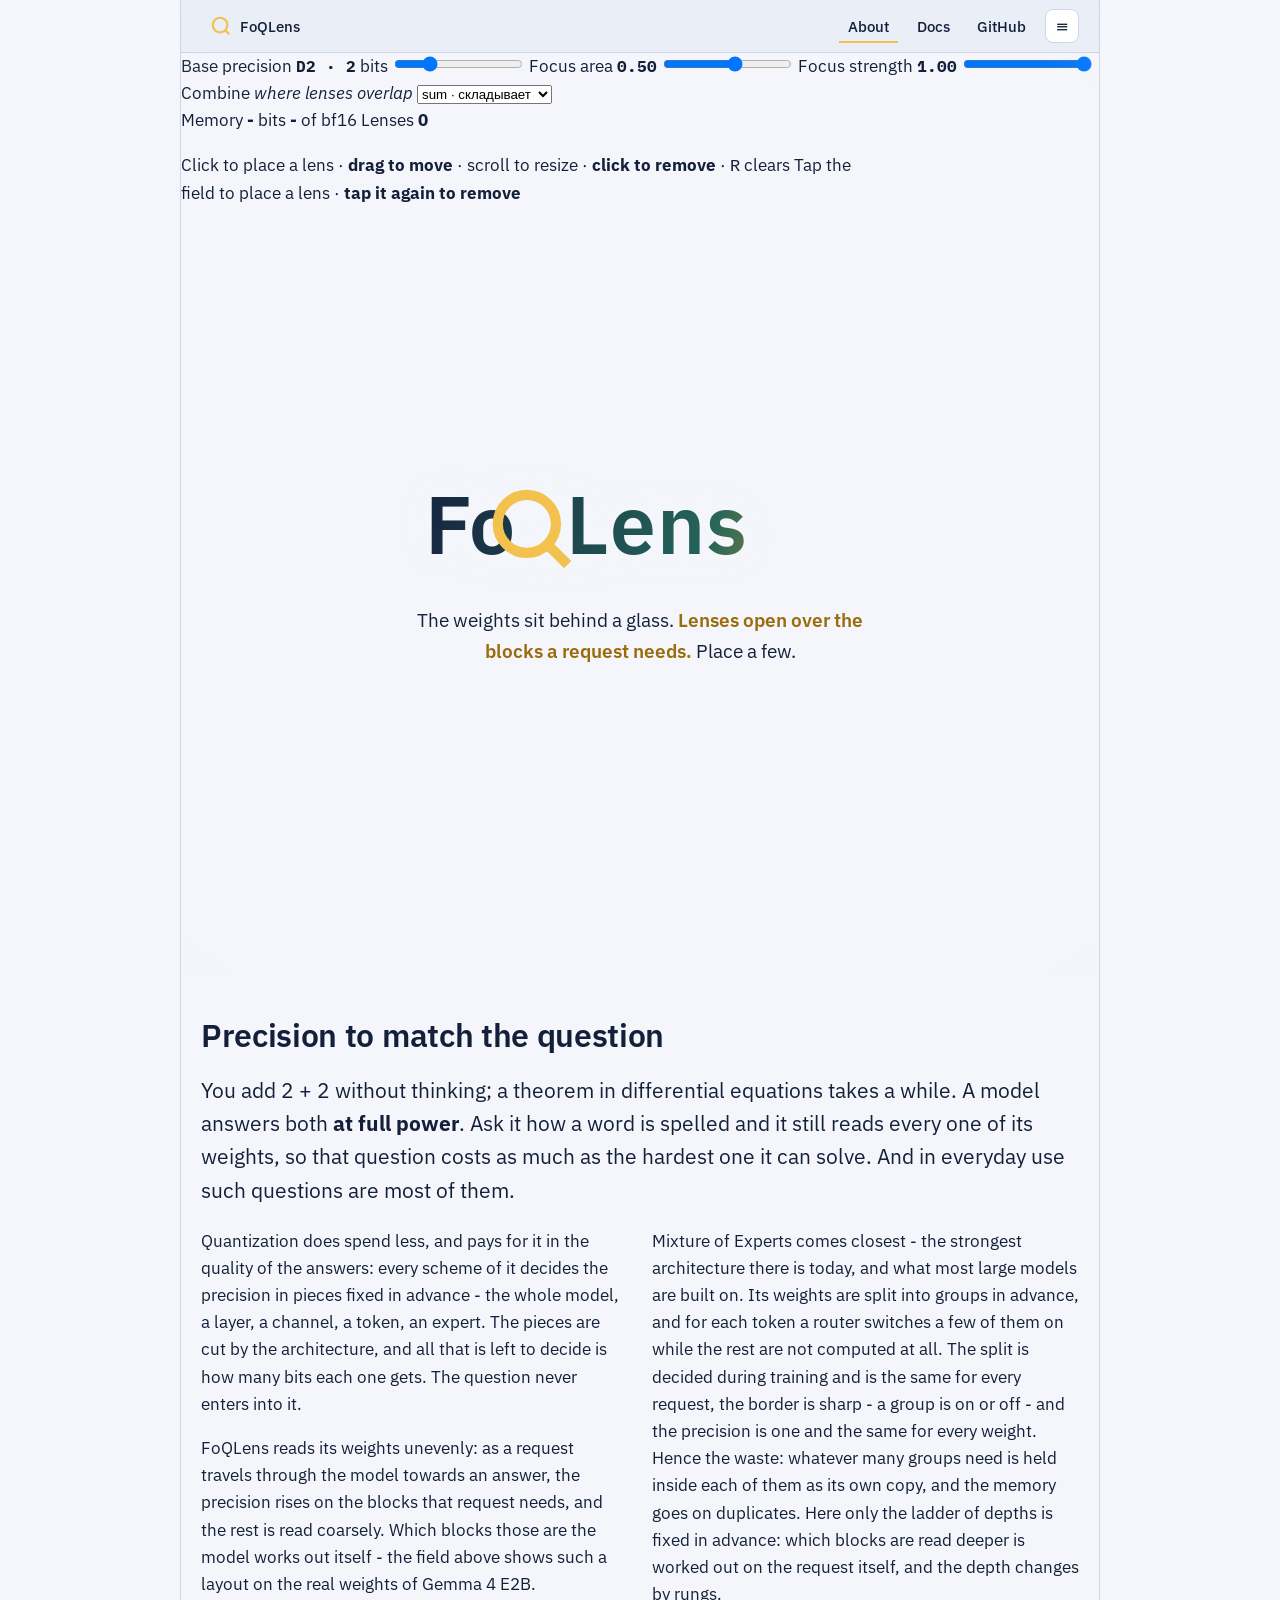
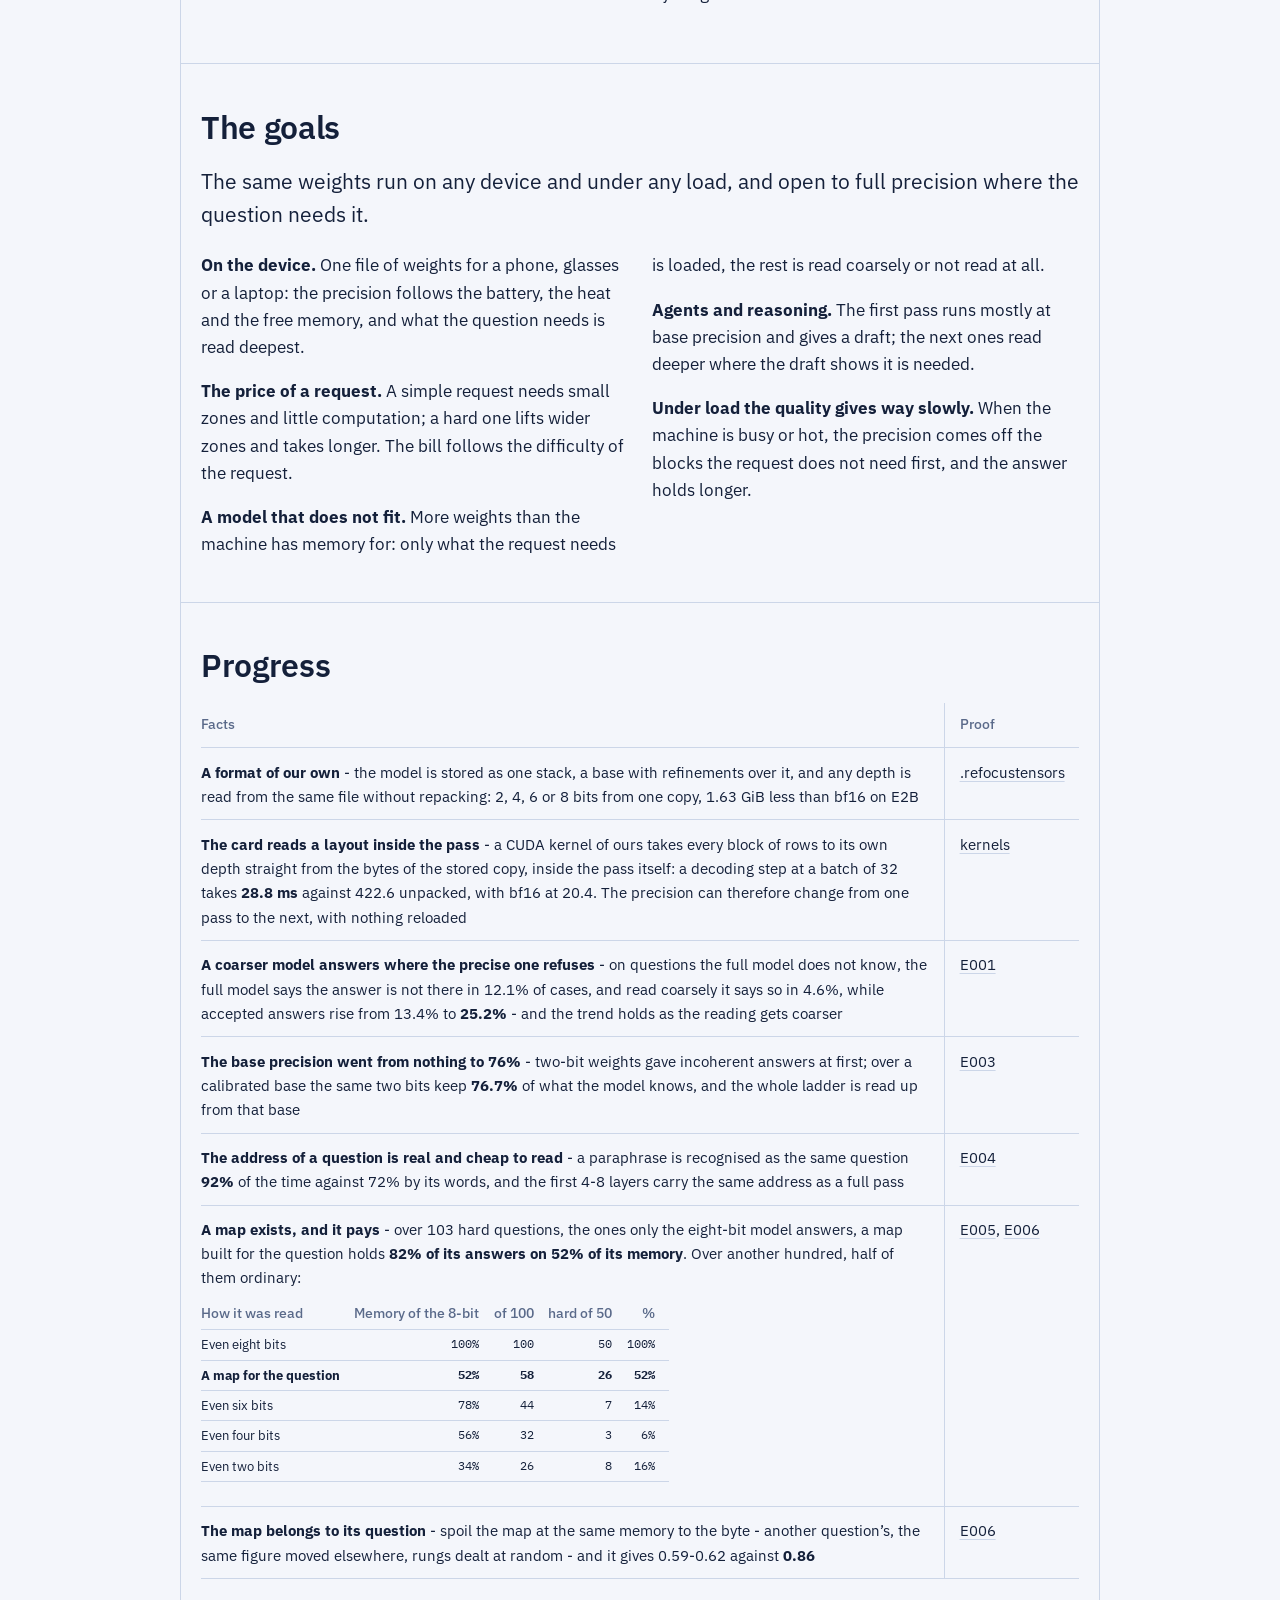
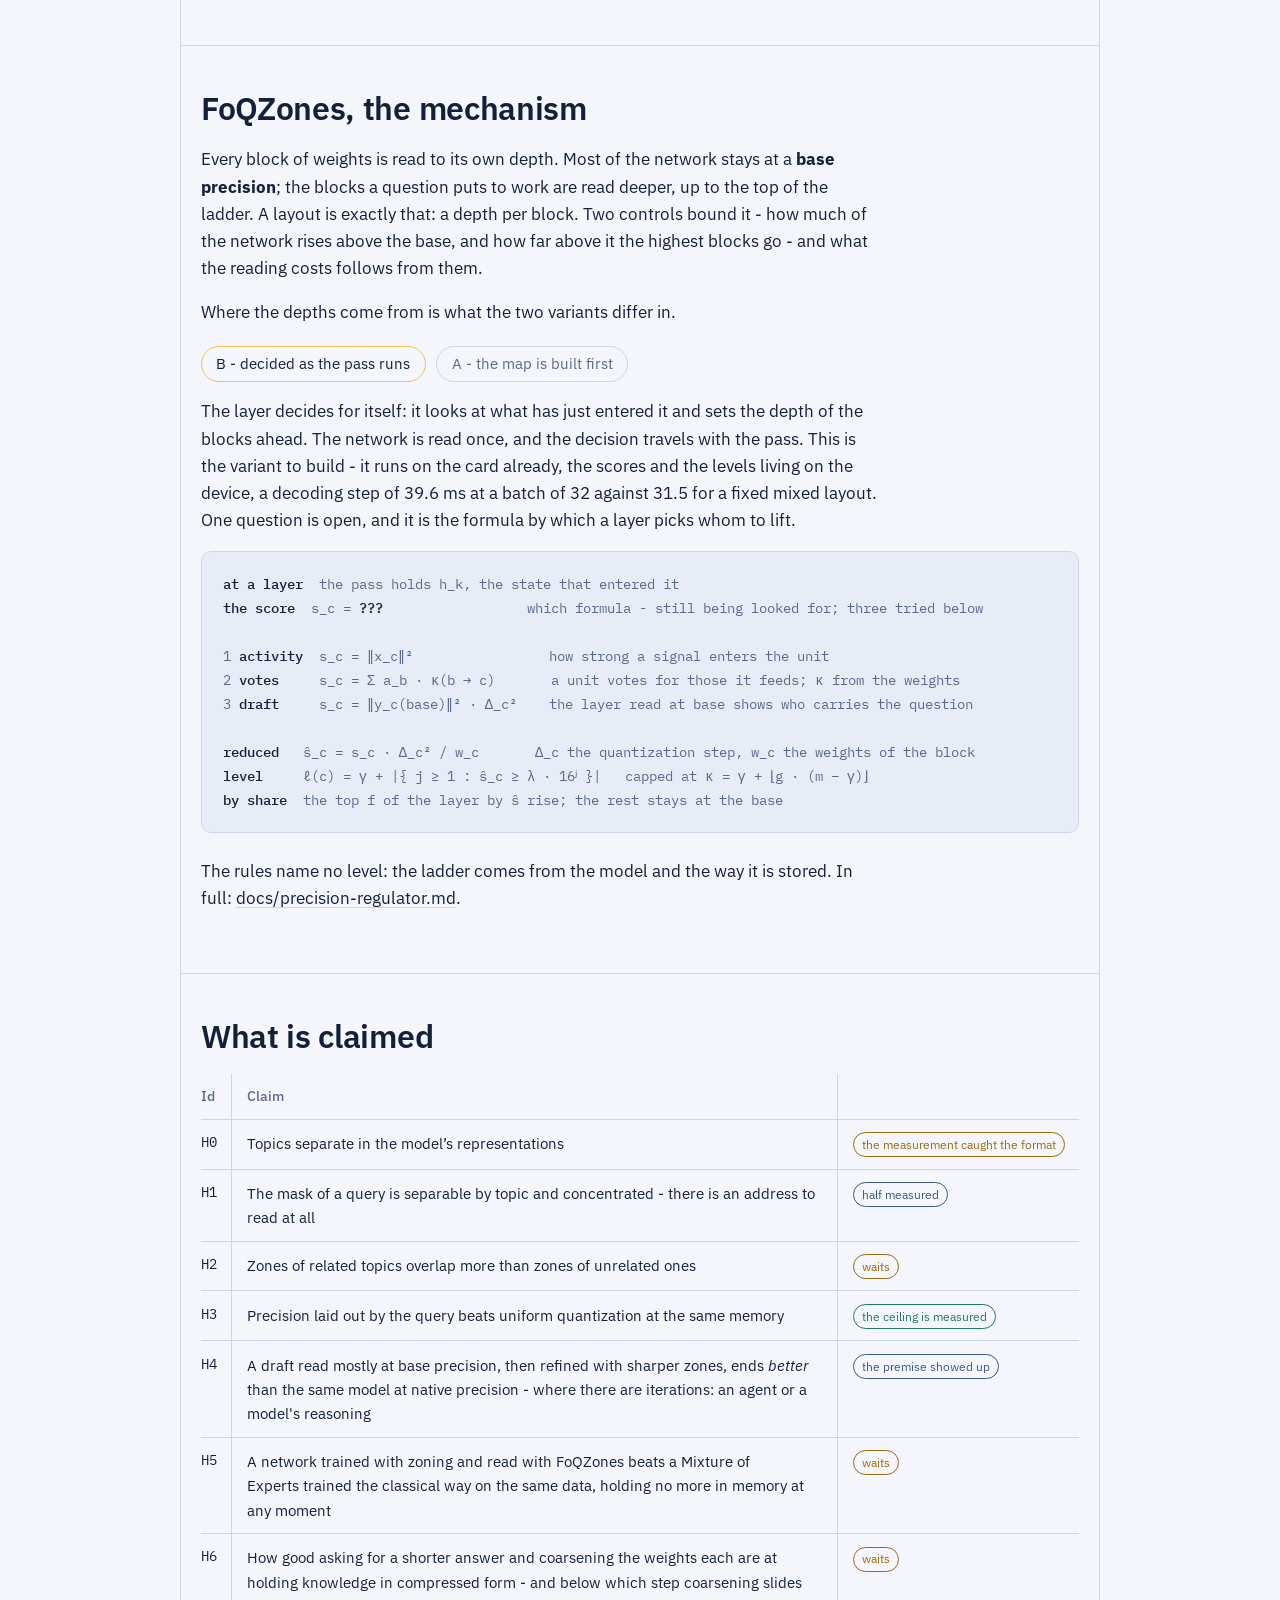
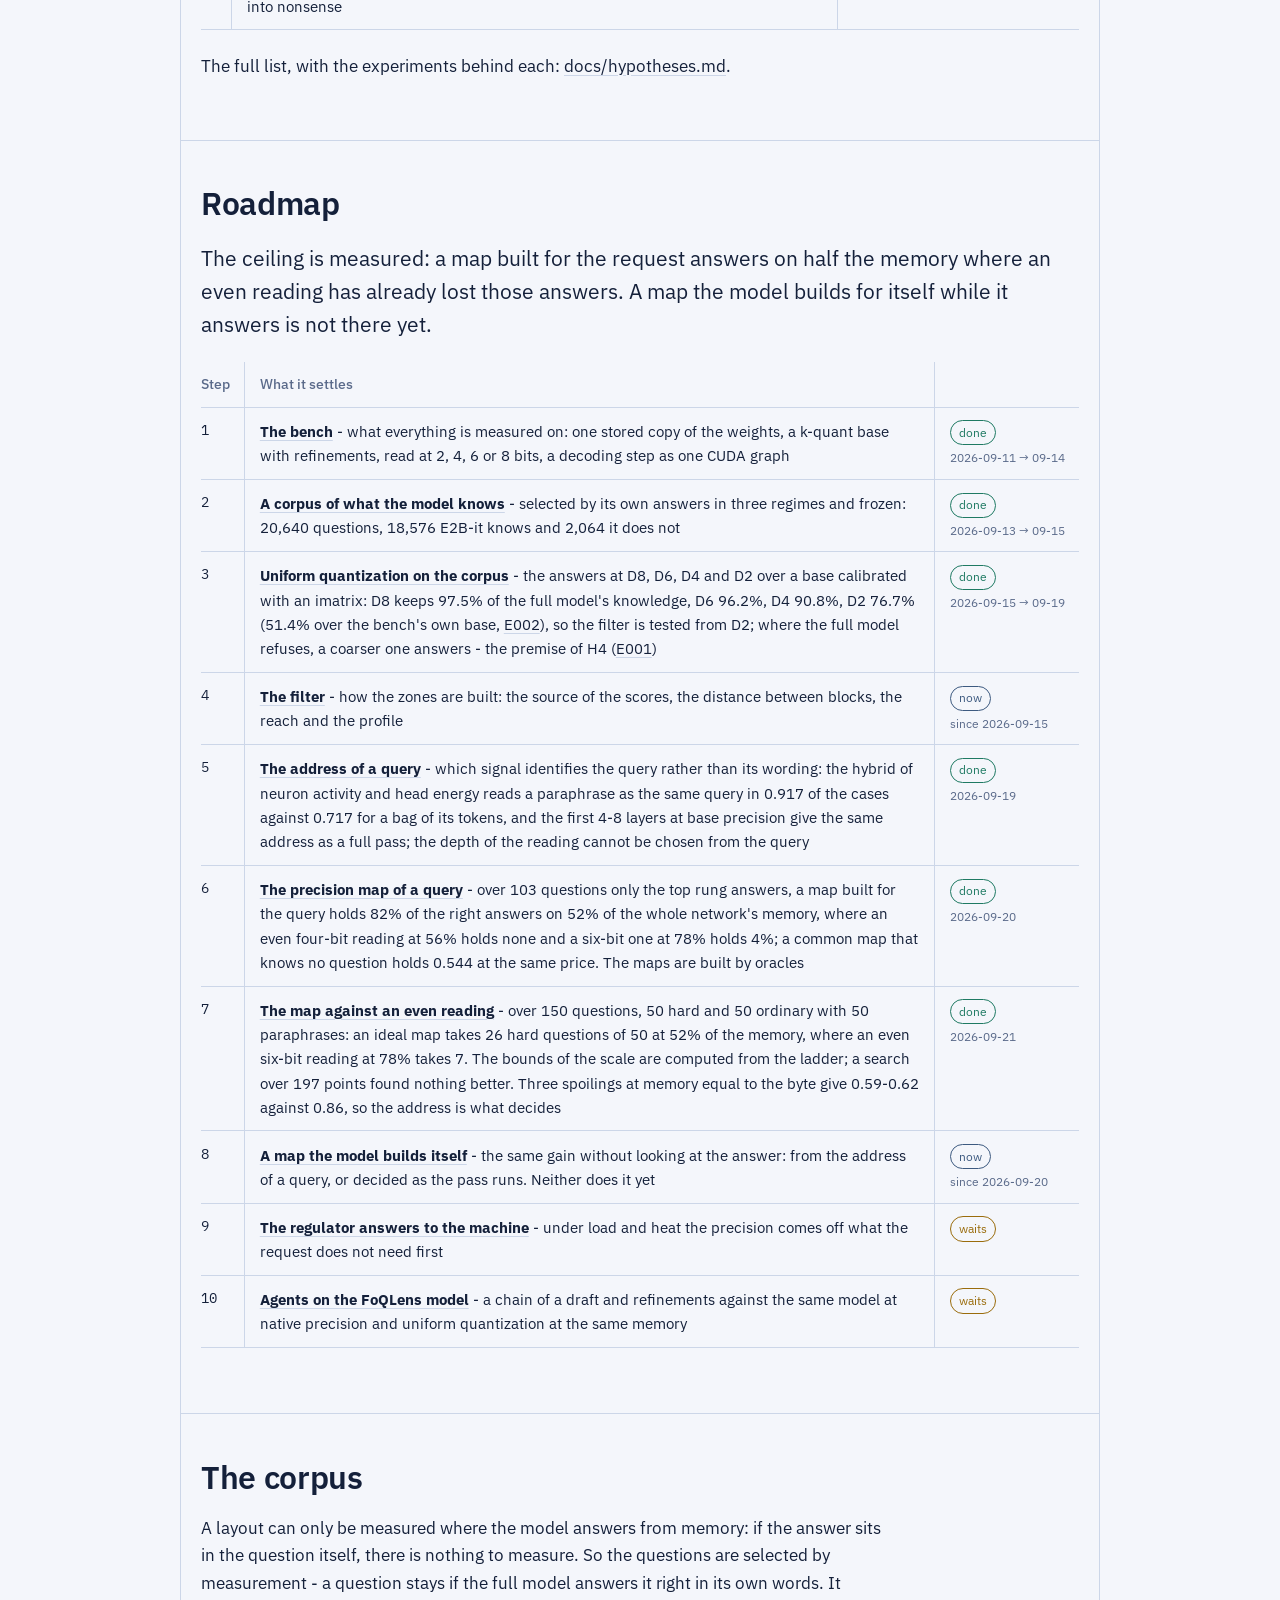
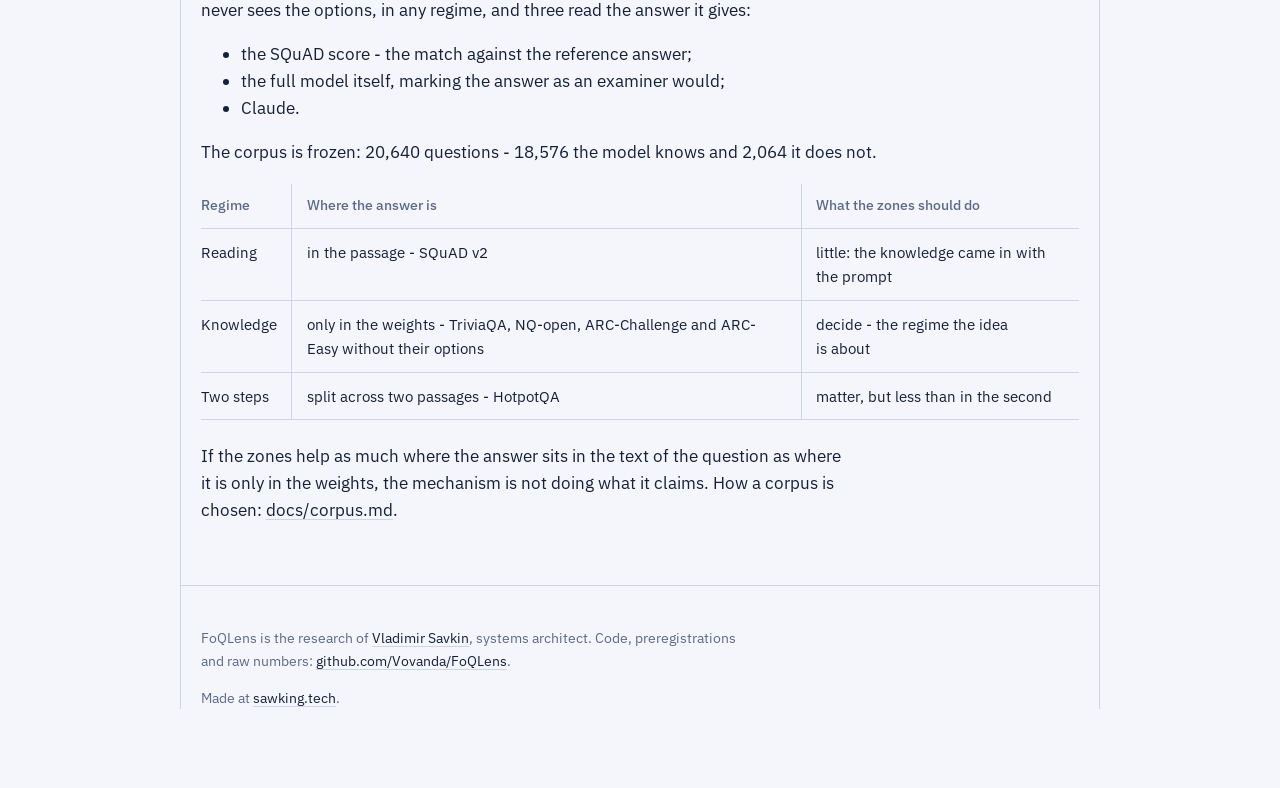
==== index.html @ 1077a3f3 "fix: the site holds still while it loads and fits a phone - the scrollbar is always there, so the wi" ====
<!doctype html>
<html lang="en" class="preload">
<head>
<meta charset="utf-8">
<meta name="viewport" content="width=device-width, initial-scale=1">
<title>FoQLens - one set of weights, precision that follows the query</title>
<meta name="description" content="A precision regulator for language models. Weights are read at the depth the query needs: a map built for one question keeps 26 hard answers of 50 at half the memory, where a uniform rung keeps 7. An open R&amp;D bench on Gemma 4 E2B.">
<link rel="canonical" href="https://vovanda.github.io/FoQLens/">

<meta property="og:type" content="website">
<meta property="og:site_name" content="FoQLens">
<meta property="og:url" content="https://vovanda.github.io/FoQLens/">
<meta property="og:title" content="FoQLens - one set of weights, precision that follows the query">
<meta property="og:description" content="A map built for one question keeps 26 hard answers of 50 at half the memory; a uniform rung keeps 7.">
<meta property="og:image" content="https://vovanda.github.io/FoQLens/site/og.png">
<meta property="og:image:alt" content="The weight map of Gemma 4 E2B with lenses opened over it.">
<meta name="twitter:card" content="summary_large_image">
<meta name="twitter:title" content="FoQLens - one set of weights, precision that follows the query">
<meta name="twitter:description" content="A map built for one question keeps 26 hard answers of 50 at half the memory; a uniform rung keeps 7.">
<meta name="twitter:image" content="https://vovanda.github.io/FoQLens/site/og.png">

<script type="application/ld+json">
{
  "@context": "https://schema.org",
  "@type": "ResearchProject",
  "name": "FoQLens",
  "alternateName": "Focusable Quantization Zones",
  "url": "https://vovanda.github.io/FoQLens/",
  "description": "A precision regulator for language models: the weights are read at the depth the meaning of the query asks for, and expert zones emerge from the query instead of being set by a router.",
  "founder": {"@type": "Person", "name": "Vladimir Savkin", "url": "https://sawking.tech/cv"},
  "foundingDate": "2026-09-11",
  "keywords": "quantization, mixture of experts, inference, language models, precision regulator, adaptive quantization",
  "subjectOf": {"@type": "SoftwareSourceCode", "codeRepository": "https://github.com/Vovanda/FoQLens", "programmingLanguage": "Python"}
}
</script>
<link rel="preconnect" href="https://fonts.googleapis.com">
<link rel="preconnect" href="https://fonts.gstatic.com" crossorigin>
<link href="https://fonts.googleapis.com/css2?family=IBM+Plex+Mono:wght@400;500&family=IBM+Plex+Sans:wght@400;500;600&display=swap" rel="stylesheet">
<link rel="stylesheet" href="site/site.css?v=57">
<link rel="stylesheet" href="site/front.css?v=57">
<script>
/* The theme is set before the first paint, from the reader's own choice or, by default, from the
   device - a class applied later would show one palette and then swap to the other. */
/* A link can carry the language: ?lang=ru opens the page in Russian whatever this browser
   remembers, so a page can be shared the way it was read. */
var asked = new URLSearchParams(location.search).get("lang");
var lang = asked === "ru" || asked === "en" ? asked : null;
try {
  document.documentElement.setAttribute("data-theme", localStorage.getItem("foqlens.theme") || "auto");
  document.documentElement.setAttribute("data-lang", lang || localStorage.getItem("foqlens.lang") || "en");
} catch (e) {
  document.documentElement.setAttribute("data-theme", "auto");
  document.documentElement.setAttribute("data-lang", lang || "en");
}
/* The page stays hidden until panel.js has laid it out and the fonts are in (site.css, .unlaid); if the
   fonts are slow or a script does not come, it is shown after this long anyway. */
var REVEAL_CAP_MS = 1500;
document.documentElement.classList.add("unlaid");
setTimeout(function () { document.documentElement.classList.remove("unlaid"); }, REVEAL_CAP_MS);
</script>
</head>
<body>

<div id="main">
<!-- ==== HERO: the page is the filter ==== -->
<div id="cols">
  <aside id="sidebar" aria-label="Sections of this page">
    <div class="side-head">
      <span class="side-title"><span lang="en">About</span><span lang="ru">О проекте</span></span>
      <button id="side-lang" type="button" title="Читать по-русски" aria-label="Читать по-русски">RU</button>
      <button id="side-theme" type="button" title="Theme: follows the device" aria-label="Theme">◐</button>
      <button id="side-swap" type="button" title="Move the panel to the other side" aria-label="Move the panel to the other side">⇄</button>
      <button id="side-close" type="button" title="Close" aria-label="Close the panel">✕</button>
    </div>
    <!-- The panel of the documentation page, with this page's own sections in it: the same shelf,
         the same style, the contents of the page it stands on. -->
    <div class="side-body"><div id="menu">
        <h2><span lang="en">On this page</span><span lang="ru">На этой странице</span></h2>
        <ul>
          <li><a href="#map"><span lang="en">The field</span><span lang="ru">Поле</span></a></li>
          <li><a href="#idea"><span lang="en">Precision to match the question</span><span lang="ru">Точность по вопросу</span></a></li>
          <li><a href="#goals"><span lang="en">The goals</span><span lang="ru">Цели</span></a></li>
          <li><a href="#results"><span lang="en">Progress</span><span lang="ru">Прогресс</span></a></li>
          <li><a href="#mechanism"><span lang="en">FoQZones</span><span lang="ru">FoQZones</span></a></li>
          <li><a href="#hypotheses"><span lang="en">What is claimed</span><span lang="ru">Что заявлено</span></a></li>
          <li><a href="#roadmap"><span lang="en">Roadmap</span><span lang="ru">Дорожная карта</span></a></li>
          <li><a href="#corpus"><span lang="en">The corpus</span><span lang="ru">Корпус</span></a></li>
        </ul>
      </div></div>
  </aside>

  <div id="below">
    <div class="bar">
      <div class="wrap bar-inner">
        <button id="burger" type="button" aria-expanded="false" aria-controls="sidebar" title="Sections of this page">≡</button>
  <a class="bar__mark" href="./">
    <!-- the magnifier of Lucide's "search" (ISC), at its own proportions: r 8 at (11,11), the handle
         leaving the ring at 16.65 and ending at 21 -->
    <svg viewBox="0 0 24 24" aria-hidden="true" fill="none" stroke="var(--focus)" stroke-width="2.4" stroke-linecap="butt">
      <circle cx="11" cy="11" r="8"/><path d="m21 21-4.35-4.35"/>
    </svg>
    FoQLens
  </a>
        <span class="spacer"></span>
  <a href="./" aria-current="page"><span lang="en">About</span><span lang="ru">О проекте</span></a>
  <a href="docs.html"><span lang="en">Docs</span><span lang="ru">Документы</span></a>
  <a href="https://github.com/Vovanda/FoQLens" target="_blank" rel="noopener">GitHub</a>
      </div>
    </div>

    <header class="hero wrap">
      <canvas id="map" aria-label="The weight map of Gemma 4 E2B: 14 708 blocks behind the glass, sharp inside the lenses you place."></canvas>
      <div class="hero__veil"></div>

      <!-- The field starts right under the bar and the regulator lies on top of it, so nothing
           pushes the map down: the plate and the line under it are labels on the surface, and only
           the plate itself takes the pointer - the rest of the field stays clickable. -->
      <div class="hero__top">
      <div class="panel" role="group" aria-label="The regulator">
        <label class="control">
          <span><span lang="en">Base precision</span><span lang="ru">Базовая точность</span> <b class="num" id="floorOut">D2 · 2</b> <span lang="en">bits</span><span lang="ru">бит</span></span>
          <input type="range" id="floor" min="0" max="4" step="1" value="1" aria-describedby="floorOut">
        </label>
        <label class="control">
          <span><span lang="en">Focus area</span><span lang="ru">Размер зоны</span> <b class="num" id="areaOut">0.50</b></span>
          <input type="range" id="area" min="0.05" max="0.85" step="0.05" value="0.5">
        </label>
        <label class="control">
          <span><span lang="en">Focus strength</span><span lang="ru">Сила зоны</span> <b class="num" id="strengthOut">1.00</b></span>
          <input type="range" id="strength" min="0" max="1" step="0.05" value="1">
        </label>
        <label class="control">
          <span><span lang="en">Combine <i>where lenses overlap</i></span><span lang="ru">Сведение <i>там, где линзы перекрываются</i></span></span>
          <select id="combine">
            <option value="sum">sum · складывает</option>
            <option value="max">max · сильнейшая</option>
          </select>
        </label>
        <p class="readout">
          <span><span lang="en">Memory</span><span lang="ru">Память</span> <b id="bitsOut">-</b> <span lang="en">bits</span><span lang="ru">бит</span></span>
          <span><b id="shareOut">-</b> <span lang="en">of bf16</span><span lang="ru">от bf16</span></span>
          <span><span lang="en">Lenses</span><span lang="ru">Линз</span> <b id="lensOut">0</b></span>
        </p>
      </div>
        <p class="hero__hint" id="hint">
          <span class="by-pointer" lang="en">Click to place a lens · <b>drag to move</b> · scroll to resize · <b>click to remove</b> · <kbd>R</kbd> clears</span>
          <span class="by-pointer" lang="ru">Клик ставит линзу · <b>тянуть - двигать</b> · колесо меняет размер · <b>клик убирает</b> · <kbd>R</kbd> очищает</span>
          <span class="by-touch" lang="en">Tap the field to place a lens · <b>tap it again to remove</b></span>
          <span class="by-touch" lang="ru">Коснитесь поля, чтобы поставить линзу · <b>второе касание убирает</b></span>
        </p>
      </div>

      <div class="hero__inner">
        <h1 class="logo-head"><svg class="logo" viewBox="0 0 560 140" role="img" aria-label="FoQLens">
          <defs>
            <!-- in the canvas's own coordinates, not in each shape's box: by default every letter,
                 the ring and the handle would each get a full copy of the ramp, and the sheen read
                 as a repeating pattern instead of one light crossing the whole mark -->
            <linearGradient id="sheen" gradientUnits="userSpaceOnUse" x1="0" y1="0" x2="560" y2="140">
              <stop offset="0%" stop-color="var(--sheen-1)"/>
              <stop offset="65%" stop-color="var(--sheen-2)"/>
              <stop offset="100%" stop-color="var(--sheen-3)"/>
            </linearGradient>
          </defs>
          <g font-family="IBM Plex Sans, sans-serif" font-size="104" font-weight="600" fill="url(#sheen)">
            <text x="6" y="104">F</text>
            <text x="62" y="104">o</text>
            <!-- Q sits on the right half of the o: the query decides where the lens goes -->
            <text x="186" y="104">L</text>
            <text x="242" y="104">e</text>
            <text x="302" y="104">n</text>
            <text x="364" y="104">s</text>
          </g>
          <!-- Q is a magnifier held over the right half of the o: the query decides where to look.
               It has to read as a letter of this wordmark rather than as an icon dropped into it -
               the magnifier of Lucide's "search" (ISC) at the metrics of the type: one stroke weight
               of 13 for ring and handle, the weight the 600 stems carry at this size; the ring
               inside the cap height (29 to 103 over a 104 baseline); the handle crossing the
               baseline the way the tail of a Q does, cut flat because IBM Plex cuts its stems flat;
               and the sheen of the letters, so one light crosses the whole word. -->
          <g stroke-linecap="butt" stroke-width="13" fill="none" stroke="var(--focus)">
            <path d="M162 92 L188 118"/>
            <circle cx="136" cy="66" r="37"/>
          </g>
        </svg></h1>

        <p class="hero__line" lang="en">The weights sit behind a glass. <b>Lenses open over the blocks a request needs.</b> Place a few.</p>
        <p class="hero__line" lang="ru">Веса лежат за стеклом. <b>Линзы открываются над теми блоками, которые нужны запросу.</b> Поставьте несколько.</p>

      </div>
    </header>

    <main>
  <!-- ==== THE IDEA ==== -->
  <section id="idea">
    <div class="wrap">
      <h2 lang="en">Precision to match the question</h2>
      <h2 lang="ru">Точность - такая, какой вопрос</h2>
      <p class="lede" lang="en">You add 2 + 2 without thinking; a theorem in differential equations takes a while. A
      model answers both <b>at full power</b>. Ask it how a word is spelled and it still reads every one of its
      weights, so that question costs as much as the hardest one it can solve. And in everyday use such questions
      are most of them.</p>
      <p class="lede" lang="ru">2 + 2 вы считаете не задумываясь, а над теоремой из дифференциальных уравнений
      придётся посидеть. Модель считает оба <b>на полной мощности</b>. Спросили, как пишется слово, - она прочитала
      все свои веса до последнего, и вопрос стоил как самый сложный, какой она вообще способна решить. А в
      повседневной жизни таких вопросов большинство.</p>

      <div class="cols">
        <p lang="en">Quantization does spend less, and pays for it in the quality of the answers: every scheme of
        it decides the precision in pieces fixed in advance - the whole model, a layer, a channel, a token, an
        expert. The pieces are cut by the architecture, and all that is left to decide is how many bits each one
        gets. The question never enters into it.</p>
        <p lang="ru">Квантование умеет тратить меньше, и расплачивается за это качеством ответов: любая его схема
        раздаёт точность кусками, нарезанными заранее - вся модель, слой, канал, токен, эксперт. Куски задаёт
        архитектура, и решить остаётся только, сколько бит достанется каждому. Самого вопроса в этом решении
        нет.</p>

        <p lang="en">FoQLens reads its weights unevenly: as a request travels through the model towards an answer, the
        precision rises on the blocks that request needs, and the rest is read coarsely. Which blocks those are the
        model works out itself - the field above shows such a layout on the real weights of Gemma 4 E2B.</p>
        <p lang="ru">FoQLens читает свои веса неравномерно: пока запрос идёт сквозь модель к ответу, точность
        поднимается на тех блоках, которые этому запросу нужны, а остальные читаются грубо. Какие это блоки,
        модель решает сама - поле наверху показывает такую раскладку на настоящих весах Gemma 4 E2B.</p>

        <p lang="en">Mixture of Experts comes closest - the strongest architecture there is today, and what most
        large models are built on. Its weights are split into groups in advance, and for each token a router
        switches a few of them on while the rest are not computed at all. The split is decided during training
        and is the same for every request, the border is sharp - a group is on or off - and the precision is one
        and the same for every weight. Hence the waste: whatever many groups need is held inside each of them as
        its own copy, and the memory goes on duplicates. Here only the ladder of depths is fixed in advance:
        which blocks are read deeper is worked out on the request itself, and the depth changes by rungs.</p>
        <p lang="ru">Ближе всех к этому Mixture of Experts - сегодня самая сильная архитектура, на ней построена
        большая часть крупных моделей. Веса там заранее поделены на группы, и роутер для каждого токена
        включает несколько из них, а остальные не считаются вовсе. Деление задано при обучении и одно на все
        запросы, граница резкая - группа включена или нет, - а точность у всех весов одна и та же. Отсюда и
        расточительность: то общее, что нужно многим группам, лежит в каждой своей копией, и память уходит на
        дубли. У нас заранее задана только лестница глубин: какие блоки прочитать глубже, определяется на самом
        запросе, и глубина меняется ступенями.</p>
      </div>
    </div>
  </section>

  <!-- ==== GOALS ==== -->
  <section id="goals">
    <div class="wrap">
      <h2 lang="en">The goals</h2>
      <h2 lang="ru">Цели</h2>
      <p class="lede" lang="en">The same weights run on any device and under any load, and open to full precision where the question needs it.</p>
      <p class="lede" lang="ru">Одни и те же веса работают на любом устройстве и под любой нагрузкой, а полную точность открывают там, где она нужна вопросу.</p>
      <div class="cols">
        <p lang="en"><b>On the device.</b> One file of weights for a phone, glasses or a laptop: the precision follows the battery, the heat and the free memory, and what the question needs is read deepest.</p>
        <p lang="ru"><b>На устройстве.</b> Один файл весов на телефон, очки и ноутбук: точность подстраивается под заряд, нагрев и свободную память, а то, что нужно запросу, читается глубже всего.</p>
        <p lang="en"><b>The price of a request.</b> A simple request needs small zones and little computation; a hard one lifts wider zones and takes longer. The bill follows the difficulty of the request.</p>
        <p lang="ru"><b>Цена запроса.</b> Простому запросу хватает маленьких зон, и вычислений на него уходит мало; трудный поднимает зоны шире и считается дольше. Счёт выходит по сложности запроса.</p>
        <p lang="en"><b>A model that does not fit.</b> More weights than the machine has memory for: only what the
        request needs is loaded, the rest is read coarsely or not read at all.</p>
        <p lang="ru"><b>Модель, которая не помещается.</b> Весов больше, чем памяти на машине: в память
        поднимается только то, что нужно запросу, остальное читается грубо или не читается вовсе.</p>

        <p lang="en"><b>Agents and reasoning.</b> The first pass runs mostly at base precision and gives a draft; the next ones read deeper where the draft shows it is needed.</p>
        <p lang="ru"><b>Агенты и рассуждение.</b> Первый проход идёт почти целиком на базовой точности и даёт черновик; следующие читают глубже там, где черновик показал, что это нужно.</p>
        <p lang="en"><b>Under load the quality gives way slowly.</b> When the machine is busy or hot, the precision comes off the blocks the request does not need first, and the answer holds longer.</p>
        <p lang="ru"><b>Под нагрузкой качество падает не сразу.</b> Когда машина занята или горячая, точность снимают сначала с тех блоков, которые запросу не нужны, и ответ держится дольше.</p>
      </div>
    </div>
  </section>

  <!-- ==== RESULTS ==== -->
  <!-- What the bench has actually shown, one line each. The roadmap below says where the work is;
       this says what came out of it, and every row links the file that holds the numbers. -->
  <section id="results">
    <div class="wrap">
      <h2 lang="en">Progress</h2>
      <h2 lang="ru">Прогресс</h2>
      <div class="scroller">
        <table>
          <thead><tr><th><span lang="en">Facts</span><span lang="ru">Факты</span></th><th><span lang="en">Proof</span><span lang="ru">Пруфы</span></th></tr></thead>
          <tbody>
            <tr><td><span lang="en"><b>A format of our own</b> - the model is stored as one stack, a base with refinements over it, and any depth is read from the same file without repacking: 2, 4, 6 or 8 bits from one copy, 1.63 GiB less than bf16 on E2B</span><span lang="ru"><b>Свой формат хранения</b> - модель лежит одной стопкой, база и уточнения поверх неё, и любая глубина читается из того же файла без перепаковки: 2, 4, 6 или 8 бит из одной копии, на 1.63 ГиБ меньше bf16 на E2B</span></td><td><a href="docs.html#refocustensors">.refocustensors</a></td></tr>
            <tr><td><span lang="en"><b>The card reads a layout inside the pass</b> - a CUDA kernel of ours takes every block of rows to its own depth straight from the bytes of the stored copy, inside the pass itself: a decoding step at a batch of 32 takes <b>28.8 ms</b> against 422.6 unpacked, with bf16 at 20.4. The precision can therefore change from one pass to the next, with nothing reloaded</span><span lang="ru"><b>Видеокарта читает раскладку прямо в проходе</b> - наше ядро CUDA берёт каждый блок строк до своей глубины прямо из байтов хранимой копии: шаг декодирования при батче 32 занимает <b>28.8 мс</b> против 422.6 с распаковкой, у bf16 - 20.4. Значит точность можно менять от прохода к проходу, ничего не перезагружая</span></td><td><a href="docs.html#kernels">kernels</a></td></tr>
            <tr><td><span lang="en"><b>A coarser model answers where the precise one refuses</b> - on questions the full model does not know, the full model says the answer is not there in 12.1% of cases, and read coarsely it says so in 4.6%, while accepted answers rise from 13.4% to <b>25.2%</b> - and the trend holds as the reading gets coarser</span><span lang="ru"><b>Грубая модель отвечает там, где точная отказывается</b> - на вопросах, которых полная модель не знает, она говорит «здесь ответа нет» в 12.1% случаев, а прочитанная грубо - в 4.6%, и принятых ответов становится больше: с 13.4% до <b>25.2%</b>. Чем грубее чтение, тем сильнее тренд</span></td><td><a href="docs.html#e001-results">E001</a></td></tr>
            <tr><td><span lang="en"><b>The base precision went from nothing to 76%</b> - two-bit weights gave incoherent answers at first; over a calibrated base the same two bits keep <b>76.7%</b> of what the model knows, and the whole ladder is read up from that base</span><span lang="ru"><b>Базовая точность поднята с нуля до 76%</b> - на двух битах модель сперва несла бессвязицу; над калиброванной базой те же два бита держат <b>76.7%</b> её знаний, и с этой базы читается вся лестница</span></td><td><a href="docs.html#e003-results">E003</a></td></tr>
            <tr><td><span lang="en"><b>The address of a question is real and cheap to read</b> - a paraphrase is recognised as the same question <b>92%</b> of the time against 72% by its words, and the first 4-8 layers carry the same address as a full pass</span><span lang="ru"><b>Адрес вопроса существует и читается дёшево</b> - пересказанный вопрос узнаётся как тот же в <b>92%</b> случаев против 72% по одним словам, а первые 4-8 слоёв несут тот же адрес, что и полный проход</span></td><td><a href="docs.html#e004-results">E004</a></td></tr>
            <tr><td><span lang="en"><b>A map exists, and it pays</b> - over 103 hard questions, the ones only the eight-bit model answers, a map built for the question holds <b>82% of its answers on 52% of its memory</b>. Over another hundred, half of them ordinary:<table class="mini"><thead><tr><th>How it was read</th><th>Memory of the 8-bit</th><th>of 100</th><th>hard of 50</th><th>%</th></tr></thead><tbody><tr><td>Even eight bits</td><td class="num">100%</td><td class="num">100</td><td class="num">50</td><td class="num">100%</td></tr><tr><td><b>A map for the question</b></td><td class="num"><b>52%</b></td><td class="num"><b>58</b></td><td class="num"><b>26</b></td><td class="num"><b>52%</b></td></tr><tr><td>Even six bits</td><td class="num">78%</td><td class="num">44</td><td class="num">7</td><td class="num">14%</td></tr><tr><td>Even four bits</td><td class="num">56%</td><td class="num">32</td><td class="num">3</td><td class="num">6%</td></tr><tr><td>Even two bits</td><td class="num">34%</td><td class="num">26</td><td class="num">8</td><td class="num">16%</td></tr></tbody></table></span><span lang="ru"><b>Карта существует, и она окупается</b> - на 103 трудных вопросах, которые берёт только восьмибитная модель, карта под вопрос держит <b>82% её ответов на 52% памяти</b>. На другой сотне, где половина вопросов обычные:<table class="mini"><thead><tr><th>Как читали</th><th>Память от 8 бит</th><th>из 100</th><th>трудных из 50</th><th>%</th></tr></thead><tbody><tr><td>Ровно восемь бит</td><td class="num">100%</td><td class="num">100</td><td class="num">50</td><td class="num">100%</td></tr><tr><td><b>Карта под вопрос</b></td><td class="num"><b>52%</b></td><td class="num"><b>58</b></td><td class="num"><b>26</b></td><td class="num"><b>52%</b></td></tr><tr><td>Ровно шесть бит</td><td class="num">78%</td><td class="num">44</td><td class="num">7</td><td class="num">14%</td></tr><tr><td>Ровно четыре бита</td><td class="num">56%</td><td class="num">32</td><td class="num">3</td><td class="num">6%</td></tr><tr><td>Ровно два бита</td><td class="num">34%</td><td class="num">26</td><td class="num">8</td><td class="num">16%</td></tr></tbody></table></span></td><td><a href="docs.html#e005-results">E005</a>, <a href="docs.html#e006-results">E006</a></td></tr>
            <tr><td><span lang="en"><b>The map belongs to its question</b> - spoil the map at the same memory to the byte - another question’s, the same figure moved elsewhere, rungs dealt at random - and it gives 0.59-0.62 against <b>0.86</b></span><span lang="ru"><b>Карта принадлежит вопросу</b> - испортить её при той же памяти до байта - взять чужую, сдвинуть свою фигуру, раздать ступени наугад - и выходит 0.59-0.62 против <b>0.86</b></span></td><td><a href="docs.html#e006-results">E006</a></td></tr>
          </tbody>
        </table>
      </div>
    </div>

  </section>

  <!-- ==== MECHANISM ==== -->
  <section id="mechanism">
    <div class="wrap">
      <h2 lang="en">FoQZones, the mechanism</h2>
      <h2 lang="ru">Описание механизма FoQZones</h2>

      <p lang="en">Every block of weights is read to its own depth. Most of the network stays at a <b>base
      precision</b>; the blocks a question puts to work are read deeper, up to the top of the ladder. A layout is
      exactly that: a depth per block. Two controls bound it - how much of the network rises above the base, and how
      far above it the highest blocks go - and what the reading costs follows from them.</p>
      <p lang="ru">Каждый блок весов читается на своей глубине. Большая часть сети остаётся на <b>базовой
      точности</b>, а блоки, которые задействует вопрос, читаются глубже, вплоть до верха лестницы. Раскладка - это
      и есть глубина на каждый блок. Ограничивают её две ручки: какая доля сети поднимается над базой и насколько
      высоко поднимаются самые верхние блоки; цена чтения выходит из них.</p>

      <p lang="en">Where the depths come from is what the two variants differ in.</p>
      <p lang="ru">Чем два варианта различаются - откуда берутся эти глубины.</p>

      <!-- Two variants of where the decision is taken. Radio buttons rather than script: the site is
           static, both texts are in the markup, and a reader without JavaScript still gets them. -->
      <div class="tabs">
        <input type="radio" name="variant" id="variant-b" checked>
        <label for="variant-b"><span lang="en">B - decided as the pass runs</span><span lang="ru">Б - решение по ходу прохода</span></label>
        <input type="radio" name="variant" id="variant-a">
        <label for="variant-a"><span lang="en">A - the map is built first</span><span lang="ru">А - карта строится заранее</span></label>

        <div class="tab-panel panel-b">
          <p lang="en">The layer decides for itself: it looks at what has just entered it and sets the depth of the
          blocks ahead. The network is read once, and the decision travels with the pass. This is the variant to
          build - it runs on the card already, the scores and the levels living on the device, a decoding step of
          39.6 ms at a batch of 32 against 31.5 for a fixed mixed layout. One question is open, and it is the formula
          by which a layer picks whom to lift.</p>
          <p lang="ru">Слой решает сам: смотрит, что в него вошло, и назначает глубину блокам впереди. Сеть читается
          один раз, и решение едет вместе с проходом. Это приоритетный вариант - он уже работает на карте, очки и
          уровни лежат на устройстве, шаг декодирования 39.6 мс при батче 32 против 31.5 у неподвижной смешанной
          раскладки. Открыт один вопрос - сама формула, по которой слой выбирает, кого поднять.</p>
<pre class="rules" lang="en"><b>at a layer</b>  the pass holds h_k, the state that entered it
<b>the score</b>  s_c = <b>???</b>                  which formula - still being looked for; three tried below

1 <b>activity</b>  s_c = ‖x_c‖²                 how strong a signal enters the unit
2 <b>votes</b>     s_c = Σ a_b · κ(b → c)       a unit votes for those it feeds; κ from the weights
3 <b>draft</b>     s_c = ‖y_c(base)‖² · Δ_c²    the layer read at base shows who carries the question

<b>reduced</b>   ŝ_c = s_c · Δ_c² / w_c       Δ_c the quantization step, w_c the weights of the block
<b>level</b>     ℓ(c) = γ + |{ j ≥ 1 : ŝ_c ≥ λ · 16ʲ }|   capped at κ = γ + ⌊g · (m − γ)⌋
<b>by share</b>  the top f of the layer by ŝ rise; the rest stays at the base</pre>
<pre class="rules" lang="ru"><b>на слое</b>    проход держит h_k - состояние, вошедшее в слой
<b>очки</b>      s_c = <b>???</b>                  какая формула - ищется; ниже три, которые пробуем

1 <b>активность</b> s_c = ‖x_c‖²                насколько сильный сигнал входит в единицу
2 <b>голоса</b>    s_c = Σ a_b · κ(b → c)       единица голосует за тех, кого кормит; κ - из весов
3 <b>черновик</b>  s_c = ‖y_c(база)‖² · Δ_c²    слой, прочитанный на базе, показывает, кто несёт вопрос

<b>приведённая</b> ŝ_c = s_c · Δ_c² / w_c      Δ_c - шаг квантования, w_c - веса блока
<b>уровень</b>   ℓ(c) = γ + |{ j ≥ 1 : ŝ_c ≥ λ · 16ʲ }|   с потолком κ = γ + ⌊g · (m − γ)⌋
<b>по доле</b>   верхние f слоя по ŝ поднимаются, остальное остаётся на базе</pre>
        </div>

        <div class="tab-panel panel-a">
          <p lang="en">The whole map is worked out before the first layer, from the address the first layers read.
          The depths are then a shape: zones grown around the peaks of that address, each falling off to the base at
          its edge, by the rules below. There is a hint that this does not work: a map predicted from the address
          gave the same answers as the common map, the one used for every question
          (<a href="docs.html#e005-results">E005</a>).</p>
          <p lang="ru">Вся карта считается до первого слоя, по адресу, который читают первые слои. Глубины тогда
          складываются в фигуру: зоны растут вокруг пиков этого адреса и спадают к базе на краю, по правилам ниже.
          Есть намёк, что так не выйдет: карта, предсказанная по адресу, дала те же ответы, что и общая карта - одна
          на все вопросы (<a href="docs.html#e005-results">E005</a>).</p>
<pre class="rules" lang="en"><b>ladder</b>      ℓ₀ &lt; ℓ₁ &lt; … &lt; ℓ_m          the levels this model can be read at; ℓ₀ = ZERO
<b>base</b>        G = ℓ_γ                     any rung; floor in the scripts
<b>distance</b>    d(a, b)                     between blocks; not chosen
<b>centers</b>     c_i = <b>???</b>                  where a zone grows from, out of the address; not found
<b>width</b>       D                           of the network in d

1 <b>radius</b>    R = f · D                   f = 0: the center only;   f = 1: the whole network
2 <b>ceiling</b>   κ = γ + ⌊g · (m − γ)⌋       g = 0: the zone is the base;   g = 1: the top rung
3 <b>profile</b>   stops s_κ &lt; … &lt; s_(γ+1)     where each ring ends, in radii; above 1, past the edge
4 <b>lift</b>      ρ_i(b) = d(b, c_i) / R,     L_i(b) = max(0, 1 − ρ_i(b) / s_last)   linear for now
5 <b>combine</b>   L(b) = min(1, Σ L_i)  or  max L_i
6 <b>level</b>     ρ* = s_last · (1 − L(b))    the ring that ρ* falls into; outside every zone: G
7 <b>memory</b>    bits = Σ w_b · bits(b) / Σ w_b</pre>
<pre class="rules" lang="ru"><b>лестница</b>    ℓ₀ &lt; ℓ₁ &lt; … &lt; ℓ_m          уровни, на которых читается эта модель; ℓ₀ = ZERO
<b>база</b>        G = ℓ_γ                     любая ступень; floor в скриптах
<b>расстояние</b>  d(a, b)                     между блоками; не выбрано
<b>центры</b>      c_i = <b>???</b>                  откуда растёт зона, из адреса; способ не найден
<b>ширина</b>      D                           ширина сети в d

1 <b>радиус</b>    R = f · D                   f = 0: только центр;   f = 1: вся сеть
2 <b>потолок</b>   κ = γ + ⌊g · (m − γ)⌋       g = 0: зона равна базе;   g = 1: верхняя ступень
3 <b>профиль</b>   ступени s_κ &lt; … &lt; s_(γ+1)   где кончается каждое кольцо, в радиусах; выше 1 - за краем
4 <b>подъём</b>    ρ_i(b) = d(b, c_i) / R,     L_i(b) = max(0, 1 − ρ_i(b) / s_last)   пока линейный
5 <b>сведение</b>  L(b) = min(1, Σ L_i)  или  max L_i
6 <b>уровень</b>   ρ* = s_last · (1 − L(b))    кольцо, в которое попал ρ*; вне всех зон: G
7 <b>память</b>    бит = Σ w_b · бит(b) / Σ w_b</pre>
        </div>
      </div>

      <p lang="en">The rules name no level: the ladder comes from the model and the way it is stored. In full:
      <a href="docs.html#regulator">docs/precision-regulator.md</a>.</p>
      <p lang="ru">Уровни в правилах не названы: лестницу задаёт модель и то, как она хранится. Полностью:
      <a href="docs.html#regulator">docs/precision-regulator.ru.md</a>.</p>
    </div>
  </section>

  <!-- ==== HYPOTHESES ==== -->
  <section id="hypotheses">
    <div class="wrap">
      <h2 lang="en">What is claimed</h2>
      <h2 lang="ru">Что заявлено</h2>
      <div class="scroller">
        <table>
          <thead><tr><th>Id</th><th><span lang="en">Claim</span><span lang="ru">Утверждение</span></th><th></th></tr></thead>
          <tbody>
            <tr><td class="num">H0</td><td><span lang="en">Topics separate in the model’s representations</span><span lang="ru">Темы разделяются в представлениях модели</span></td><td><span class="tag tag--wait"><span lang="en">the measurement caught the format</span><span lang="ru">замер поймал формат вопроса</span></span></td></tr>
            <tr><td class="num">H1</td><td><span lang="en">The mask of a query is separable by topic and concentrated - there is an address to read at all</span><span lang="ru">Маска запроса разделима по темам и сконцентрирована - адрес существует и читается</span></td><td><span class="tag tag--now"><span lang="en">half measured</span><span lang="ru">половина измерена</span></span></td></tr>
            <tr><td class="num">H2</td><td><span lang="en">Zones of related topics overlap more than zones of unrelated ones</span><span lang="ru">Зоны родственных тем перекрываются сильнее, чем зоны неродственных</span></td><td><span class="tag tag--wait"><span lang="en">waits</span><span lang="ru">ждёт</span></span></td></tr>
            <tr><td class="num">H3</td><td><span lang="en">Precision laid out by the query beats uniform quantization at the same memory</span><span lang="ru">Точность, разложенная по запросу, обходит ровное квантование при той же памяти</span></td><td><span class="tag tag--done"><span lang="en">the ceiling is measured</span><span lang="ru">потолок измерен</span></span></td></tr>
            <tr><td class="num">H4</td><td><span lang="en">A draft read mostly at base precision, then refined with sharper zones, ends <em>better</em> than the same model at native precision - where there are iterations: an agent or a model's reasoning</span><span lang="ru">Черновик, прочитанный в основном на базовой точности, а затем уточнённый более резкими зонами, заканчивает <em>лучше</em> той же модели в исходной точности - там, где есть итерации: агент или рассуждение модели</span></td><td><span class="tag tag--now"><span lang="en">the premise showed up</span><span lang="ru">предпосылка проявилась</span></span></td></tr>
            <tr><td class="num">H5</td><td><span lang="en">A network trained with zoning and read with FoQZones beats a Mixture of Experts trained the classical way on the same data, holding no more in memory at any moment</span><span lang="ru">Сеть, обученная с зонированием и читаемая через FoQZones, обходит Mixture of Experts, обученную классически на тех же данных, не держа в памяти больше ни в какой момент</span></td><td><span class="tag tag--wait"><span lang="en">waits</span><span lang="ru">ждёт</span></span></td></tr>
            <tr><td class="num">H6</td><td><span lang="en">How good asking for a shorter answer and coarsening the weights each are at holding knowledge in compressed form - and below which step coarsening slides into nonsense</span><span lang="ru">Насколько хорошо держат знание в сжатом виде просьба ответить короче и огрубление весов - и ниже какой ступени огрубление сползает в бессмыслицу</span></td><td><span class="tag tag--wait"><span lang="en">waits</span><span lang="ru">ждёт</span></span></td></tr>
          </tbody>
        </table>
      </div>
      <p lang="en">The full list, with the experiments behind each: <a href="docs.html#hypotheses">docs/hypotheses.md</a>.</p>
      <p lang="ru">Полный список, с экспериментами за каждой гипотезой: <a href="docs.html#hypotheses">docs/hypotheses.ru.md</a>.</p>
    </div>
  </section>

  <!-- ==== ROADMAP ==== -->
  <section id="roadmap">
    <div class="wrap">
      <h2 lang="en">Roadmap</h2>
      <h2 lang="ru">Дорожная карта</h2>
      <p class="lede" lang="en">The ceiling is measured: a map built for the request answers on half the memory where an even reading has already lost those answers. A map the model builds for itself while it answers is not there yet.</p>
      <p class="lede" lang="ru">Потолок измерен: карта под запрос отвечает за половину памяти там, где ровное чтение ответы уже теряет. Карту, которую модель строит сама в момент ответа, пока получить не вышло.</p>
      <div class="scroller">
        <table>
          <thead><tr><th><span lang="en">Step</span><span lang="ru">Шаг</span></th><th><span lang="en">What it settles</span><span lang="ru">Что решает</span></th><th></th></tr></thead>
          <tbody>
            <tr><td class="num">1</td><td><span lang="en"><b><a href="docs.html#regulator">The bench</a></b> - what everything is measured on: one stored copy of the weights, a k-quant base with refinements, read at 2, 4, 6 or 8 bits, a decoding step as one CUDA graph</span><span lang="ru"><b><a href="docs.html#regulator">Стенд</a></b> - на чём всё считается: одна хранимая копия весов, база k-quant с уточнениями, чтение на 2, 4, 6 или 8 битах, шаг декодирования одним CUDA-графом</span></td><td><span class="tag tag--done"><span lang="en">done</span><span lang="ru">сделано</span></span><span class="when">2026-09-11 → 09-14</span></td></tr>
            <tr><td class="num">2</td><td><span lang="en"><b><a href="docs.html#corpus">A corpus of what the model knows</a></b> - selected by its own answers in three regimes and frozen: 20,640 questions, 18,576 E2B-it knows and 2,064 it does not</span><span lang="ru"><b><a href="docs.html#corpus">Корпус того, что модель знает</a></b> - собран по её собственным ответам в трёх режимах и заморожен: 20 640 вопросов, из них 18 576 модель знает и 2 064 нет</span></td><td><span class="tag tag--done"><span lang="en">done</span><span lang="ru">сделано</span></span><span class="when">2026-09-13 → 09-15</span></td></tr>
            <tr><td class="num">3</td><td><span lang="en"><b><a href="docs.html#e003-results">Uniform quantization on the corpus</a></b> - the answers at D8, D6, D4 and D2 over a base calibrated with an imatrix: D8 keeps 97.5% of the full model's knowledge, D6 96.2%, D4 90.8%, D2 76.7% (51.4% over the bench's own base, <a href="docs.html#e002-results">E002</a>), so the filter is tested from D2; where the full model refuses, a coarser one answers - the premise of H4 (<a href="docs.html#e001-results">E001</a>)</span><span lang="ru"><b><a href="docs.html#e003-results">Ровное квантование на корпусе</a></b> - сколько модель помнит, когда все веса читаются на одной глубине: на 8 битах 97.5%, на 6 - 96.2%, на 4 - 90.8%, на 2 - 76.7% (над собственной базой стенда 51.4%, <a href="docs.html#e002-results">E002</a>). Там, где полная модель отказывается отвечать, грубая отвечает - на этом стоит H4 (<a href="docs.html#e001-results">E001</a>)</span></td><td><span class="tag tag--done"><span lang="en">done</span><span lang="ru">сделано</span></span><span class="when">2026-09-15 → 09-19</span></td></tr>
            <tr><td class="num">4</td><td><span lang="en"><b><a href="docs.html#regulator">The filter</a></b> - how the zones are built: the source of the scores, the distance between blocks, the reach and the profile</span><span lang="ru"><b><a href="docs.html#regulator">Фильтр</a></b> - как строятся зоны: источник очков, метрика расстояния между блоками, охват и профиль</span></td><td><span class="tag tag--now"><span lang="en">now</span><span lang="ru">идёт</span></span><span class="when"><span lang="en">since</span><span lang="ru">с</span> 2026-09-15</span></td></tr>
            <tr><td class="num">5</td><td><span lang="en"><b><a href="docs.html#e004-results">The address of a query</a></b> - which signal identifies the query rather than its wording: the hybrid of neuron activity and head energy reads a paraphrase as the same query in 0.917 of the cases against 0.717 for a bag of its tokens, and the first 4-8 layers at base precision give the same address as a full pass; the depth of the reading cannot be chosen from the query</span><span lang="ru"><b><a href="docs.html#e004-results">Адрес запроса</a></b> - какой сигнал узнаёт сам вопрос, а не слова, которыми он задан: активность нейронов вместе с энергией голов внимания узнаёт пересказ как тот же вопрос в 92% случаев против 72% по одним словам, и первых 4-8 слоёв для этого хватает. Насколько глубоко читать веса, по вопросу не угадать</span></td><td><span class="tag tag--done"><span lang="en">done</span><span lang="ru">сделано</span></span><span class="when">2026-09-19</span></td></tr>
            <tr><td class="num">6</td><td><span lang="en"><b><a href="docs.html#e005-results">The precision map of a query</a></b> - over 103 questions only the top rung answers, a map built for the query holds 82% of the right answers on 52% of the whole network's memory, where an even four-bit reading at 56% holds none and a six-bit one at 78% holds 4%; a common map that knows no question holds 0.544 at the same price. The maps are built by oracles</span><span lang="ru"><b><a href="docs.html#e005-results">Карта точности запроса</a></b> - на 103 вопросах, которые берёт только полная точность, карта под запрос держит 82% ответов за 52% памяти; ровное четырёхбитное чтение, стоя дороже, не держит ни одного, шестибитное - 4%. Общая карта, одна на все вопросы, при той же цене держит 54%: разница и есть цена знания о вопросе</span></td><td><span class="tag tag--done"><span lang="en">done</span><span lang="ru">сделано</span></span><span class="when">2026-09-20</span></td></tr>
            <tr><td class="num">7</td><td><span lang="en"><b><a href="docs.html#e006-results">The map against an even reading</a></b> - over 150 questions, 50 hard and 50 ordinary with 50 paraphrases: an ideal map takes 26 hard questions of 50 at 52% of the memory, where an even six-bit reading at 78% takes 7. The bounds of the scale are computed from the ladder; a search over 197 points found nothing better. Three spoilings at memory equal to the byte give 0.59-0.62 against 0.86, so the address is what decides</span><span lang="ru"><b><a href="docs.html#e006-results">Карта против ровного чтения</a></b> - на 150 вопросах, 50 трудных и 50 обычных плюс 50 пересказов: идеальная карта берёт 26 трудных из 50 за 52% памяти, ровное шестибитное чтение за 78% - семеро из тех же 50. Пороги точности считаются формулой, перебор 197 вариантов лучше не нашёл. Три порчи карты при той же памяти до байта дают 0.59-0.62 против 0.86 - решает адрес</span></td><td><span class="tag tag--done"><span lang="en">done</span><span lang="ru">сделано</span></span><span class="when">2026-09-21</span></td></tr>
            <tr><td class="num">8</td><td><span lang="en"><b><a href="docs.html#hypotheses">A map the model builds itself</a></b> - the same gain without looking at the answer: from the address of a query, or decided as the pass runs. Neither does it yet</span><span lang="ru"><b><a href="docs.html#hypotheses">Карта, которую модель строит сама</a></b> - тот же выигрыш, но без подглядывания в ответ: по адресу запроса или решением по ходу прохода. Мост от адреса к карте уже пробовали - он ответил как общая карта; формула для решения по ходу прохода ещё не найдена</span></td><td><span class="tag tag--now"><span lang="en">now</span><span lang="ru">идёт</span></span><span class="when"><span lang="en">since</span><span lang="ru">с</span> 2026-09-20</span></td></tr>
            <tr><td class="num">9</td><td><span lang="en"><b><a href="docs.html#goals">The regulator answers to the machine</a></b> - under load and heat the precision comes off what the request does not need first</span><span lang="ru"><b><a href="docs.html#goals">Регулятор отвечает машине</a></b> - под нагрузкой и при нагреве точность снимается сначала с того, что запросу не нужно</span></td><td><span class="tag tag--wait"><span lang="en">waits</span><span lang="ru">ждёт</span></span></td></tr>
            <tr><td class="num">10</td><td><span lang="en"><b><a href="docs.html#hypotheses">Agents on the FoQLens model</a></b> - a chain of a draft and refinements against the same model at native precision and uniform quantization at the same memory</span><span lang="ru"><b><a href="docs.html#hypotheses">Агенты на модели FoQLens</a></b> - цепочка черновика и уточнений против той же модели в исходной точности и ровного квантования при той же памяти</span></td><td><span class="tag tag--wait"><span lang="en">waits</span><span lang="ru">ждёт</span></span></td></tr>
          </tbody>
        </table>
      </div>

    </div>
  </section>

  <!-- ==== THE CORPUS ==== -->
  <section id="corpus">
    <div class="wrap">
      <h2 lang="en">The corpus</h2>
      <h2 lang="ru">Корпус</h2>
      <p lang="en">A layout can only be measured where the model answers from memory: if the answer sits in the
        question itself, there is nothing to measure. So the questions are selected by measurement - a question
        stays if the full model answers it right in its own words. It never sees the options, in any regime,
        and three read the answer it gives:</p>
      <ul lang="en">
        <li>the SQuAD score - the match against the reference answer;</li>
        <li>the full model itself, marking the answer as an examiner would;</li>
        <li>Claude.</li>
      </ul>
      <p lang="en">The corpus is frozen: 20,640 questions - 18,576 the model knows and 2,064 it does not.</p>
      <p lang="ru">Проверять карту есть смысл там, где модель отвечает по памяти: если ответ лежит в самом
        вопросе, мерить нечего. Поэтому вопросы отобраны замером: вопрос остаётся, если полная модель отвечает
        на него верно своими словами. Вариантов ответа она не видит ни в одном режиме, а сам ответ читают
        трое:</p>
      <ul lang="ru">
        <li>оценка SQuAD - совпадение с эталонным ответом;</li>
        <li>сама полная модель - она проверяет ответ как экзаменатор;</li>
        <li>Claude.</li>
      </ul>
      <p lang="ru">Корпус заморожен: 20 640 вопросов - 18 576 модель знает и 2 064 не знает.</p>
      <div class="scroller">
        <table>
          <thead><tr><th><span lang="en">Regime</span><span lang="ru">Режим</span></th><th><span lang="en">Where the answer is</span><span lang="ru">Где ответ</span></th><th><span lang="en">What the zones should do</span><span lang="ru">Что должны делать зоны</span></th></tr></thead>
          <tbody>
            <tr><td><span lang="en">Reading</span><span lang="ru">Чтение</span></td><td><span lang="en">in the passage - SQuAD v2</span><span lang="ru">в отрывке - SQuAD v2</span></td><td><span lang="en">little: the knowledge came in with the prompt</span><span lang="ru">мало: знание пришло вместе с промптом</span></td></tr>
            <tr><td><span lang="en">Knowledge</span><span lang="ru">Знание</span></td><td><span lang="en">only in the weights - TriviaQA, NQ-open, ARC-Challenge and ARC-Easy without their options</span><span lang="ru">только в весах - TriviaQA, NQ-open, ARC-Challenge и ARC-Easy без вариантов</span></td><td><span lang="en">decide - the regime the idea is about</span><span lang="ru">решают всё - ради этого режима идея и затевалась</span></td></tr>
            <tr><td><span lang="en">Two steps</span><span lang="ru">Два шага</span></td><td><span lang="en">split across two passages - HotpotQA</span><span lang="ru">разнесён по двум отрывкам - HotpotQA</span></td><td><span lang="en">matter, but less than in the second</span><span lang="ru">важны, но меньше, чем во втором режиме</span></td></tr>
          </tbody>
        </table>
      </div>
      <p lang="en">If the zones help as much where the answer sits in the text of the question as where it is only in the weights, the mechanism is not doing what it claims. How a corpus is chosen: <a href="docs.html#corpus">docs/corpus.md</a>.</p>
      <p lang="ru">Если зоны помогают там, где ответ лежит прямо в тексте вопроса, ровно так же, как там, где он только в весах, значит механизм делает не то, что заявлено. Как выбирается корпус: <a href="docs.html#corpus">docs/corpus.ru.md</a>.</p>
    </div>
</section>

    </main>

<footer>
  <div class="wrap">
    <p lang="en">FoQLens is the research of <a href="https://sawking.tech/cv">Vladimir Savkin</a>, systems architect. Code, preregistrations and raw numbers: <a href="https://github.com/Vovanda/FoQLens">github.com/Vovanda/FoQLens</a>.</p>
    <p lang="ru">FoQLens - исследование <a href="https://sawking.tech/cv">Владимира Савкина</a>, системного архитектора. Код, предрегистрации и сырые числа: <a href="https://github.com/Vovanda/FoQLens">github.com/Vovanda/FoQLens</a>.</p>
    <p><span lang="en">Made at</span><span lang="ru">Сделано в</span> <a href="https://sawking.tech">sawking.tech</a>.</p>
  </div>
</footer>
  </div>
</div>
</div>

<script src="site/panel.js?v=57"></script>
<script src="site/sections.js?v=57"></script>
<script src="site/field.js?v=57"></script>
<script>
/* Transitions come back only once the panel and the sheet stand where storage says - two frames
   later, so the browser has laid the page out and painted it at rest. This lives in the page, next
   to the class it removes: from a cached script it might never run, and the page would keep every
   animation switched off. */
requestAnimationFrame(() => requestAnimationFrame(() => document.documentElement.classList.remove("preload")));
</script>
</body>
</html>
---- site/site.css ----
/* The frame of every page: tokens, base, the bar, the sheet and the panel, the hero.
   One file so the pages cannot drift apart - that is what happened when each had its own copy. */
/* ==== TOKENS ==== */
:root {
  /* the ladder: a colour and a pixel size per rung, as in docs/visual-metaphor.md */
  --rung-2: #3d5a80;
  --rung-4: #5e8ca8;
  --rung-6: #9fd3c7;
  --rung-8: #f2c14e;
  --refuted: #e08d79;   /* the one colour outside the ladder: a verdict that did not hold */
  /* the status of a roadmap item, from the ladder: done mint, now blue, waiting amber */
  --done: var(--rung-6);
  --now: var(--rung-4);
  --wait: var(--rung-8);

  --ground: #0e1526;
  --ground-deep: #090e1a;
  --panel: #141d33;
  --line: #24314f;
  --text: #e6ecf5;
  --muted: #93a2bc;
  --focus: var(--rung-8);
  /* the accent as text: amber holds up on a dark ground, but on white it needs to go gold to stay
     readable - same hue, enough contrast to read at body size */
  --focus-text: var(--rung-8);

  /* The light palette, named once and assigned below: the page has two themes, and a second copy of
     these values would drift from the first. Only the assignment repeats, not the colours. */
  --l-ground: #f4f6fb;
  --l-ground-deep: #e8ecf6;
  --l-panel: #ffffff;
  --l-panel-2: #eef2fa;
  --l-line: #ccd6e8;
  --l-text: #14203a;
  --l-muted: #5a6a8a;
  --l-focus: var(--rung-8);        /* the same amber in both themes - the accent belongs to the ladder */
  --l-focus-text: #9a6c0c;         /* gold: the amber of the ladder, deep enough to read on white */
  --l-sheen-1: #16233f; --l-sheen-2: #24645a; --l-sheen-3: #d9a11f;
  /* the statuses as text on white: the mint and the amber of the ladder go deep enough to read */
  --l-done: #1f7a63; --l-now: var(--rung-2); --l-wait: var(--l-focus-text);

  /* the sheen of the wordmark: light letters at night, dark ones by day - on a near-white field the
     pale gradient was invisible */
  --sheen-1: #e6ecf5; --sheen-2: #9fd3c7; --sheen-3: #f2c14e;
  /* the lens of the wordmark: amber on the dark ground, the ink of the letters on the light one -
     amber on near-white read as a highlighter mark rather than as a letter */

  --measure: 68ch;
  --gap: 1.5rem;
  --radius: 10px;

  /* the sheet-and-panel layout: its own set of names, kept apart from the page palette */
  --app-bg: var(--ground);
  --panel-2: #1b2540;
  --ink: var(--text);
  --barh: 53px;
  --panelw: 272px;
  --maxw: 920px;   /* narrow enough that an open panel still leaves the sheet a margin */
  --gut: 20px;
}

/* The theme: "auto" follows the device, "light" and "dark" are the reader's own choice. The
   attribute is set on <html> before the first paint, so the page never flashes the wrong palette.
   One block of assignments, used by both the explicit choice and the device's. */
:root[data-theme="light"] {
  --ground: var(--l-ground); --ground-deep: var(--l-ground-deep);
  --panel: var(--l-panel); --panel-2: var(--l-panel-2);
  --line: var(--l-line); --text: var(--l-text); --muted: var(--l-muted); --focus: var(--l-focus); --focus-text: var(--l-focus-text); --done: var(--l-done); --now: var(--l-now); --wait: var(--l-wait);
  --sheen-1: var(--l-sheen-1); --sheen-2: var(--l-sheen-2); --sheen-3: var(--l-sheen-3);
}
@media (prefers-color-scheme: light) {
  :root[data-theme="auto"] {
    --ground: var(--l-ground); --ground-deep: var(--l-ground-deep);
    --panel: var(--l-panel); --panel-2: var(--l-panel-2);
    --line: var(--l-line); --text: var(--l-text); --muted: var(--l-muted); --focus: var(--l-focus); --focus-text: var(--l-focus-text); --done: var(--l-done); --now: var(--l-now); --wait: var(--l-wait);
    --sheen-1: var(--l-sheen-1); --sheen-2: var(--l-sheen-2); --sheen-3: var(--l-sheen-3);
  }
}

/* ==== LANGUAGE ==== */
/* The page carries both languages and shows one. English is what a reader without the attribute
   gets - a crawler with no scripts, the first paint before the switch runs - and the Russian text
   is in the document either way. Why it is done here and not by a script: the site is static, so
   text a script would insert would not exist for anyone who reads the page without running it
   (panel.js, LANGUAGE). */
:root:not([data-lang="ru"]) [lang="ru"] { display: none; }
:root[data-lang="ru"] [lang="en"] { display: none; }

/* ==== BASE ==== */
* { box-sizing: border-box; }
/* No clipping here, however tempting: overflow on <html> makes it the scroll container and the
   sticky panel stops sticking. A page wider than the window is fixed where it is made - the panel
   hides under the sheet instead of being parked past its edge (panel.js, applyShift). */
/* The scrollbar is always there, so the width of the window is the same for a long page and a short one,
   and for a page whose content is still coming: a scrollbar that appears moves the panel and the sheet.
   Both overflows sit on <html>, which hands them to the window; on <body> overflow-x would make the body
   a scroll container of its own, and the sticky bar and panel would stop sticking. */
html { scroll-behavior: smooth; overflow-x: hidden; overflow-y: scroll; }
@media (prefers-reduced-motion: reduce) { html { scroll-behavior: auto; } }

body {
  margin: 0;
  background: var(--ground);
  color: var(--text);
  font: 400 17px/1.6 "IBM Plex Sans", system-ui, sans-serif;
  -webkit-font-smoothing: antialiased;
}

/* The browser breaks the lines, and left alone it leaves a word hanging at the end of one - the
   footer read "Code," and then a new line. Headings are balanced across their lines, prose is
   broken so that no last line is left with a single short word. */
h1, h2, h3 { font-weight: 600; line-height: 1.2; letter-spacing: -0.01em; margin: 0 0 0.6em;
             text-wrap: balance; }
p, li, td, th, figcaption { text-wrap: pretty; }
h2 { font-size: clamp(1.4rem, 1rem + 1.4vw, 2rem); }
h3 { font-size: 1.05rem; }
p { margin: 0 0 1em; max-width: var(--measure); }
a { color: var(--text); text-decoration-color: var(--line); text-underline-offset: 3px; }
a:hover { text-decoration-color: var(--focus); }
:focus-visible { outline: 2px solid var(--focus); outline-offset: 3px; border-radius: 4px; }
code, .num { font-family: "IBM Plex Mono", ui-monospace, monospace; font-size: 0.92em; }

/* The measure of the content and the gutter it keeps from the edge - the padding is what stops
   the text touching the border when an open panel narrows the sheet. */
/* The content column is drawn: a rule down each side, running the height of the page. Sections
   sit one under another, so their sides join into two unbroken lines. */
.wrap { max-width: var(--maxw); margin: 0 auto; padding: 0 var(--gut);
        border-inline: 1px solid var(--line); }
/* Separators run at the width of the content, never across the whole sheet: a full-width rule
   reaches under the panel standing beside it and cuts the page in two. */
/* The air between sections belongs inside the column, not around it: the rule down each side is
   drawn on .wrap, so padding on the section itself would fall outside it and break the line. */
section { padding-block: 0; }
section > .wrap { padding-block: clamp(1.6rem, 3.4vw, 2.7rem); }
section + section > .wrap { border-top: 1px solid var(--line); }

/* ==== TOP BAR ==== */
/* The bar and the panel's head are one line across the page: same height, same ground, same rule
   under them. The height belongs to --barh and nothing else may add to it - the padding lives on
   .bar-inner, so that a stray padding here cannot push the two out of step. */
.bar { font-size: 0.95rem; }
.bar__mark { display: inline-flex; align-items: center; gap: 0.5rem; font-weight: 600; text-decoration: none; }
.bar__mark svg { width: 22px; height: 22px; flex: none; }
/* The bar is navigation, not a caption: its links carry the text colour and a little weight, so
   they read as places to go. Muted grey made them look disabled, on the light theme especially. */
.bar a { text-decoration: none; color: var(--text); font-weight: 500; padding: 0.3rem 0.55rem; border-radius: 6px; }
.bar a:hover { color: var(--text); background: var(--panel); }
.bar a[aria-current="page"] { color: var(--text); box-shadow: inset 0 -2px 0 var(--focus); border-radius: 0; }
.bar__mark, .bar__mark:hover { color: var(--text); background: none; }

/* ==== LAYOUT: the sheet and the panel ========================================================
   A push panel, by the rules of the site layout spec: it slides out and moves the whole frame -
   header included - because moving only the middle would let the panel lie over the header, leaving
   the page both shifted and covered at once. The page yields the panel's width minus the free
   gutter, never less than zero; on a wide screen it yields nothing, there being nothing to yield.

   Layer order: the sheet sits above the panel, so the panel comes out from under its edge; the bar
   runs at the sheet's width and sits higher still; the footer is above the panel as well, or the
   panel would land on top of it.

   #below is the sheet - opaque, above the panel, so a closed panel hides exactly under its edge.
   #sidebar is the panel: a sticky column the browser keeps in place by itself, with no recomputing
   on scroll. Wide window (body.wide): the side gutter is wider than the panel, so the panel simply
   stands in it and the sheet never moves. Narrow: the panel sits under the sheet with a negative
   margin, taking no space, and opening slides the two apart to meet.

   The panel pushes the content, it never covers it - no scrim, no click trap, closed by the button
   that opened it. */
/* Nothing moves while the page is laying itself out. The panel's place comes from storage and is
   applied by a script, so without this the sheet and the panel slid apart on every refresh - the
   opening animation played for a state that was never closed. The class comes off after the first
   frames, once everything stands where it belongs. */
.preload *, .preload *::before, .preload *::after { transition: none !important; animation: none !important; }
/* The page is shown once the panel stands where storage says and the fonts are in, so its first frame
   is its last: no sheet sliding aside, no letters changing size. The script in the head caps the wait. */
.unlaid #main { visibility: hidden; }

#main{position:relative;z-index:10}
  #cols{display:flex;align-items:flex-start}
  /* The sheet is the page: capped at --maxw and centred, so the rules down the sides of the content
     are the edges of the sheet itself. Left to fill the window it grew two blank margins with no
     edge to them, and the panel's zone showed as a third. */
  #below{position:relative;z-index:2;width:100%;max-width:var(--maxw);margin:0 auto;min-height:100vh;
    background:var(--app-bg);
    transform:translateX(var(--shift,0px));transition:transform .25s}
  /* The panel is glass: what is behind it shows through, softened. It keeps its place in the layer
     order - under the sheet, sliding out from its edge - so it is the panel that takes the clicks
     landing on it. */
  #sidebar{position:sticky;top:0;height:100vh;width:var(--panelw);flex:none;order:2;z-index:1;
    display:flex;flex-direction:column;border-left:1px solid var(--line);
    background:color-mix(in srgb,var(--panel) 72%,transparent);backdrop-filter:blur(16px);
    margin-left:calc(-1 * var(--panelw));
    transform:translateX(var(--panel-shift,0px));transition:transform .25s}
  body.side-left #sidebar{order:0;margin-left:0;margin-right:calc(-1 * var(--panelw));
    border-left:0;border-right:1px solid var(--line)}
  body.no-anim #sidebar,body.no-anim #below{transition:none}
  body.wide #sidebar{margin-left:0;margin-right:0}
  body.wide.side-left #sidebar{margin-left:var(--gapend,0px);margin-right:0}
  /* the button lives on the side the panel comes from, so the hand goes where the panel will be */
  /* the bar is the flex row the ordering depends on: without it `order` does nothing at all */
  .bar{position:sticky;top:0;z-index:30;min-height:var(--barh);box-sizing:border-box;
    background:color-mix(in srgb,var(--ground-deep) 82%,transparent);
    backdrop-filter:blur(10px);border-bottom:1px solid var(--line)}
  .bar-inner{display:flex;align-items:center;gap:10px;padding-top:9px;padding-bottom:9px;flex-wrap:nowrap}
  #burger{order:9}
  body.side-left #burger{order:-1}
  body.wide #below{flex:0 0 auto;width:var(--bw);max-width:none;margin:0;transform:none}
  body.wide .wrap{width:var(--maxw);max-width:none;margin-left:var(--cl,0px);margin-right:0}
  body.wide .bar .wrap,body.wide .doc{padding-inline:var(--gut)}
  body.wide .ribbon .wrap{margin-left:var(--gutter,0px)}
  body.wide .bar{width:var(--maxw);margin-left:var(--cl,0px)}
  body.wide .bar .wrap{width:100%;margin-left:0}
  body.wide #burger{display:none}
  .spacer{flex:1}
  /* the head of the panel: the title takes the room, the two buttons sit against the far edge */
  .side-head{flex:none;display:flex;align-items:center;gap:6px;padding:10px 12px;
    min-height:var(--barh);box-sizing:border-box;
    background:color-mix(in srgb,var(--ground-deep) 82%,transparent);backdrop-filter:blur(12px);
    border-bottom:1px solid var(--line)}
  .side-head #side-swap{margin-left:auto}
  #burger,#side-lang,#side-theme,#side-swap,#side-close{flex:none;width:34px;height:34px;font-size:16px;line-height:1;
    background:var(--panel);border:1px solid var(--line);color:var(--ink);border-radius:8px;
    cursor:pointer;font-family:inherit}
  #burger:hover,#side-lang:hover,#side-theme:hover,#side-swap:hover,#side-close:hover{background:var(--panel-2)}
  #side-lang,#side-theme,#side-swap,#side-close{width:28px;height:28px;font-size:13px}
  /* two letters where the others carry one glyph: the box keeps its height and takes the width it needs */
  #side-lang{width:auto;min-width:28px;padding:0 6px;font-size:11px;font-weight:600;letter-spacing:.03em}
  .side-head #side-lang{margin-left:auto}
  body.wide #side-close{display:none}
  .side-title{flex:1;min-width:0;font-weight:600;font-size:15px;white-space:nowrap;
    overflow:hidden;text-overflow:ellipsis}
  /* The bar never wraps. What gives way on a narrow screen is, in order: the word beside the mark -
     the magnifier still says whose site this is - then the gutter, then the link to the repository,
     which the footer carries anyway. The links that move around the site itself always stay. */
  @media (max-width: 560px) {
    :root{--gut:12px}
    .bar__mark{font-size:0;gap:0}
    .bar a[href^="https://github.com"]{display:none}
    /* then the room around the links, so that four of them in Russian still fit beside the burger;
       the mark keeps its size */
    .bar-inner{gap:2px}
    .bar a:not(.bar__mark){padding:0.3rem 0.35rem;font-size:0.9rem}
  }
  @media (max-width: 380px) {
    .bar a:not(.bar__mark){padding:0.3rem 0.2rem;font-size:0.8rem;white-space:nowrap}
  }
  @media (max-width: 340px) {
    .bar a:not(.bar__mark){padding:0.3rem 0.15rem;font-size:0.74rem}
  }
  .side-body{flex:1;min-height:0;overflow-y:auto;padding:10px 12px 16px}
  .side-body > .side-h:first-child{margin-top:2px}
  /* The shelf of documents inside the panel. It lives here rather than with the documentation page,
     because both pages carry the same panel and a second copy of these rules would drift. */
  .side-body h2 { font-size: 0.8rem; font-weight: 500; color: var(--muted); margin: 1.6rem 0 0.5rem; }
  .side-body h2:first-of-type { margin-top: 0; }
  .side-body ul { list-style: none; margin: 0; padding: 0; display: grid; gap: 0.1rem; }
  .side-body a { display: block; padding: 0.32rem 0.6rem; border-radius: 6px; text-decoration: none; font-size: 0.95rem; color: var(--muted); }
  .side-body a:hover { background: var(--panel); color: var(--text); }
  .side-body a[aria-current="page"] { background: var(--panel); color: var(--text); box-shadow: inset 2px 0 0 var(--focus); }

/* ==== HERO: the filter itself ==== */
/* The field is an upright sheet, 9:16, the same shape on every screen: on a phone it takes the
   width of the column, on a monitor it stands in the middle of it at the height of the screen.
   One ratio everywhere - two of them made the map a strip on one device and a tower on the other.
   It is inside the content column like every other block: run to the edges of the sheet it lay
   over the panel standing beside the page.

   Two rows over the map: what stands at the head of the field takes its own height, the mark is
   centred in what is left - so a plate and a mark never sit on top of each other. */
.hero { position: relative; aspect-ratio: 9 / 16; padding-inline: 0;
        width: 100%;
        display: grid; grid-template-rows: auto 1fr; }
/* From a tablet up the field is a 16:9 band across the whole window - the side zones as well as the
   column, so the map runs under the panel standing in the gutter. The breakout is the gutter itself
   (panel.js publishes it), never 50vw: the sheet slides sideways when the panel opens, and a vw
   breakout would slide with it and leave a gap. */
/* From a tablet up the field is a 16:9 band. It stays inside the centre column like every other
   block: spread into the side zones it ran under the panel, and since the sheet sits above the
   panel the map took the clicks meant for it - the panel read as click-through glass. */
@media (min-width: 760px) { body .hero { aspect-ratio: 1 / 1; } }
.hero canvas { position: absolute; inset: 0; width: 100%; height: 100%; display: block; touch-action: pan-y; }
/* The veil only has to keep the text over the map readable. Centred at 35% of the height it was
   built for a wide band; on a square field that put its dark end over the bottom third of the map
   and read as an empty patch. Centred and wider, it darkens the corners and leaves the map. */
.hero__veil {
  position: absolute; inset: 0;
  background: radial-gradient(135% 110% at 50% 50%, transparent 55%, var(--ground-deep) 100%);
  pointer-events: none;
}
/* Dragging a lens must not select the name under the cursor: the hero is a control surface, and
   the text in it is a label on that surface rather than something to copy. */
.hero { user-select: none; -webkit-user-select: none; }
/* The mark is centred in what the regulator leaves of the sheet, a shade above the middle - dead
   centre read as low, the way a title block always does. The rows do the balancing: a padding in
   per cent would measure itself against the width. */
.hero__inner {
  position: relative; z-index: 1; grid-row: 2; min-height: 0;
  display: grid; grid-template-rows: 1fr auto auto 1.3fr; justify-items: center;
  gap: clamp(0.8rem, 2vw, 1.4rem);
  padding: clamp(1rem, 3vw, 2rem) 1.25rem;
  text-align: center;
  pointer-events: none;
}
.hero__inner > * { pointer-events: auto; }
.logo-head { margin: 0; grid-row: 2; }
.logo { display: block; width: min(440px, 80vw); height: auto;
        filter: drop-shadow(0 2px 10px var(--ground)) drop-shadow(0 0 18px var(--ground)); }
.hero__line { grid-row: 3; max-width: 46ch; margin: 0; font-size: clamp(1rem, 0.9rem + 0.4vw, 1.2rem); color: var(--text);
             text-shadow: 0 0 6px var(--ground), 0 0 16px var(--ground), 0 1px 3px var(--ground); }
.hero__line b { font-weight: 600; color: var(--focus-text); }

/* ==== CONTENT ==== */
.lede { font-size: clamp(1.05rem, 1rem + 0.5vw, 1.3rem); }
/* Two balanced columns of running text: the browser fills them to the same height by itself, which
   a grid of two boxes cannot do - there one side always ends short. One column below 640px. */
.cols { columns: 2; column-gap: var(--gap); }
/* A paragraph may run over the fold between the columns: forbidding it leaves whole paragraphs to
   be shuffled about, and one side always ends short of the other. */
.cols > p { margin-top: 0; }
@media (max-width: 640px) { .cols { columns: 1; } }
/* A table inside a cell: the numbers that prove the line stand right under it, so it is set
   smaller and without a ground of its own - it is part of the sentence, not a second table. */
.mini { width: auto; margin: 0.6rem 0 0.8rem; border-collapse: collapse; font-size: 0.88em; }
.mini th, .mini td { padding: 0.25rem 0.9rem 0.25rem 0; text-align: left; white-space: nowrap; }
.mini th { font-weight: 500; color: var(--muted); border-bottom: 1px solid var(--line); }
.mini td.num, .mini th:not(:first-child) { text-align: right; }

/* ==== TABS ==== */
/* Two panels, one shown. The switch is a radio button, so it works without scripts and takes the
   keyboard for free; the panel is chosen by which button is checked. */
.tabs { margin: 1.2rem 0 1.6rem; }
.tabs > input { position: absolute; opacity: 0; pointer-events: none; }
.tabs > label { display: inline-block; padding: 0.35rem 0.9rem; margin-right: 0.4rem; cursor: pointer;
  border: 1px solid var(--line); border-radius: 999px; font-size: 0.92rem; color: var(--muted); }
.tabs > label:hover { color: var(--text); }
.tabs > input:checked + label { color: var(--text); border-color: var(--focus); }
.tabs > input:focus-visible + label { outline: 2px solid var(--focus); outline-offset: 3px; }
.tab-panel { display: none; padding-top: 1rem; }
.tabs:has(#variant-b:checked) .panel-b, .tabs:has(#variant-a:checked) .panel-a { display: block; }

.rules { font-family: "IBM Plex Mono", monospace; font-size: 0.86rem; line-height: 1.75; margin: 0; padding: 1.2rem 1.3rem; overflow-x: auto; background: var(--ground-deep); border: 1px solid var(--line); border-radius: var(--radius); color: var(--muted); }
.rules b { color: var(--text); font-weight: 500; }

table { width: 100%; border-collapse: collapse; font-size: 0.95rem; }
th, td { text-align: left; padding: 0.7rem 0.9rem; border-bottom: 1px solid var(--line); vertical-align: top; }
th:first-child, td:first-child { padding-left: 0; }
/* A rule between the columns, so a long line on the left and its proof on the right do not run
   into one another; a small table inside a cell keeps its own spacing. */
th + th, td + td { border-left: 1px solid var(--line); }
.mini th + th, .mini td + td { border-left: 0; }
th { font-weight: 500; color: var(--muted); font-size: 0.85rem; }
/* A table is a block of its own: without the air under it the next paragraph reads as its caption. */
.scroller { overflow-x: auto; margin-bottom: 1.4rem; }
.scroller + p, .scroller + ul { margin-top: 0; }
.tag { display: inline-block; font-size: 0.78rem; padding: 0.1rem 0.5rem; border-radius: 999px; border: 1px solid currentColor; white-space: nowrap; }
.tag--open { color: var(--rung-6); }
.tag--yes { color: var(--rung-8); }
.tag--no { color: var(--refuted); }
.tag--legacy { color: var(--muted); }
.tag--done { color: var(--done); }
.tag--now { color: var(--now); }
.tag--wait { color: var(--wait); }
/* when a roadmap item started and ended, under its status: a line of its own, so the table keeps three columns on a phone */
.when { display: block; margin-top: 0.25rem; font-size: 0.72rem; color: var(--muted); white-space: nowrap; }

/* The rule above the footer runs at the width of the content, not of the window: a line across
   the whole page would cut the sheet off from the panel standing beside it. */
footer { padding-block: 0 4rem; color: var(--muted); font-size: 0.9rem; }
footer .wrap { border-top: 1px solid var(--line); padding-top: 2.5rem; }
footer p { max-width: var(--measure); }

@media (max-width: 700px) {
  body { font-size: 16px; }
  .logo { width: min(230px, 56vw); }
  .hero__line { font-size: 0.92rem; max-width: 30ch; }
  /* The mark stays in the middle of the field on every screen: it is the centre of the picture,
     and parking it at the top edge on a phone read as a header that had slipped. */
  .hero__inner { padding: 1.25rem; gap: 0.6rem; }
  .control input[type="range"] { height: 2rem; }   /* a thumb needs a taller track than a mouse */
  .cols { gap: 0.5rem; }
  .rules { font-size: 0.76rem; padding: 1rem 0.9rem; }
  th, td { padding-right: 0.6rem; }
}
/* A big screen widens the sheet itself, not just .wrap inside it: the sheet is capped by --maxw and
   in the wide layout .wrap is set back to --maxw, so widening only .wrap left a 2K monitor with a
   narrower column than a laptop. */
@media (min-width: 1600px) {
  :root { --maxw: 1240px; }
  body { font-size: 18px; }
}
@media (pointer: coarse) {
  .hero__inner { padding-bottom: 2rem; }
}
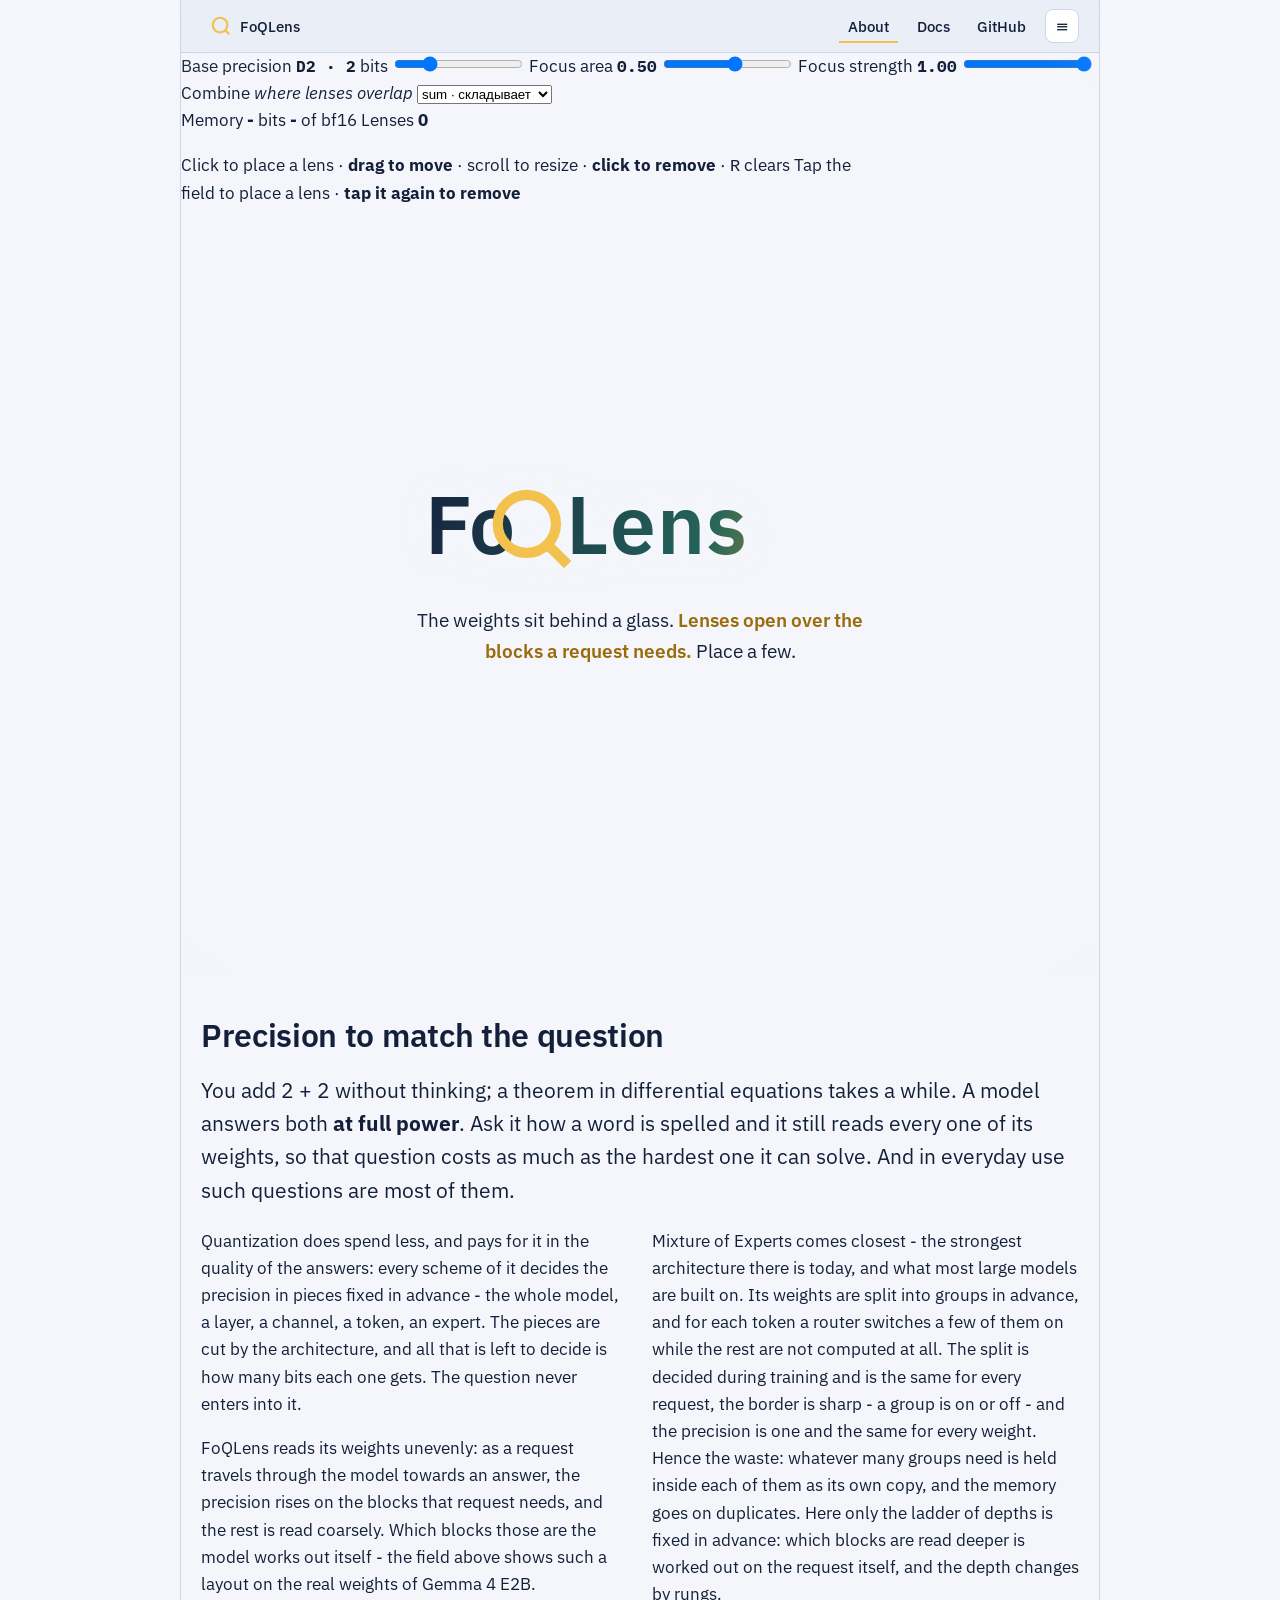
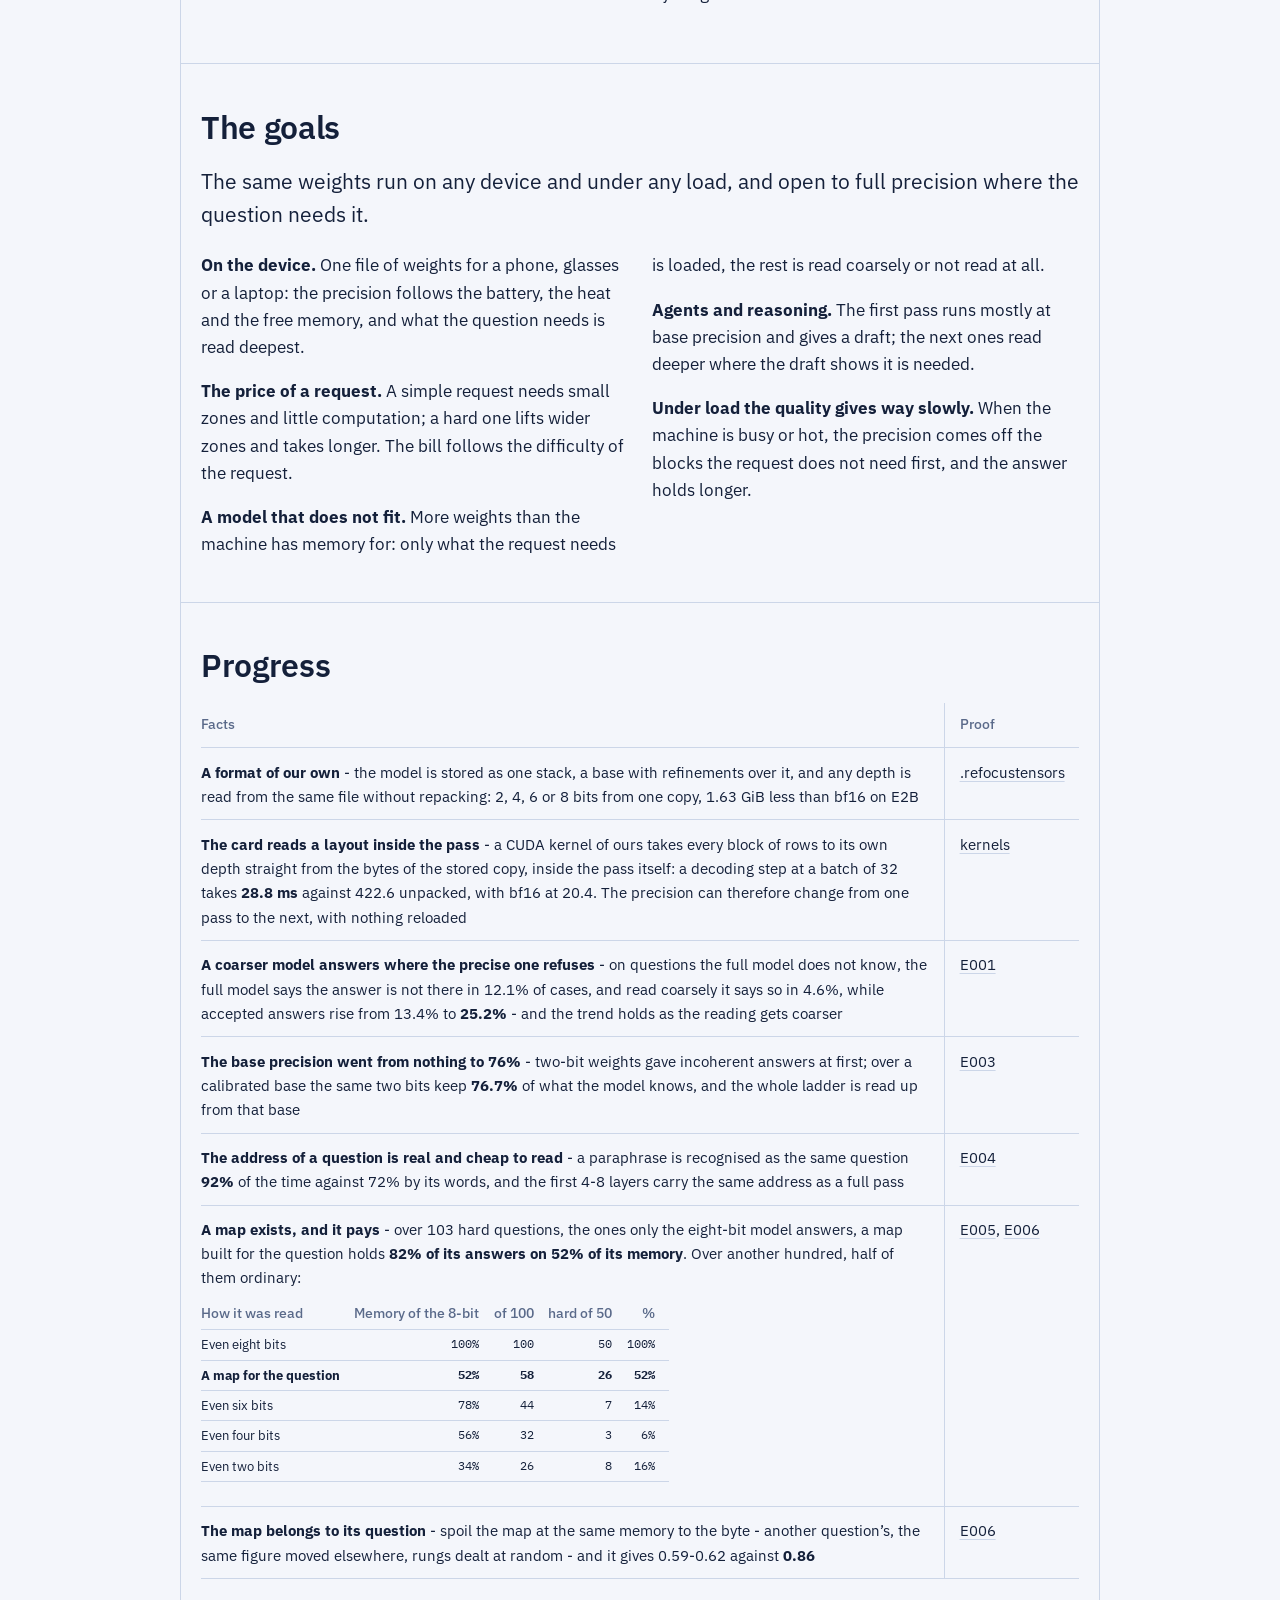
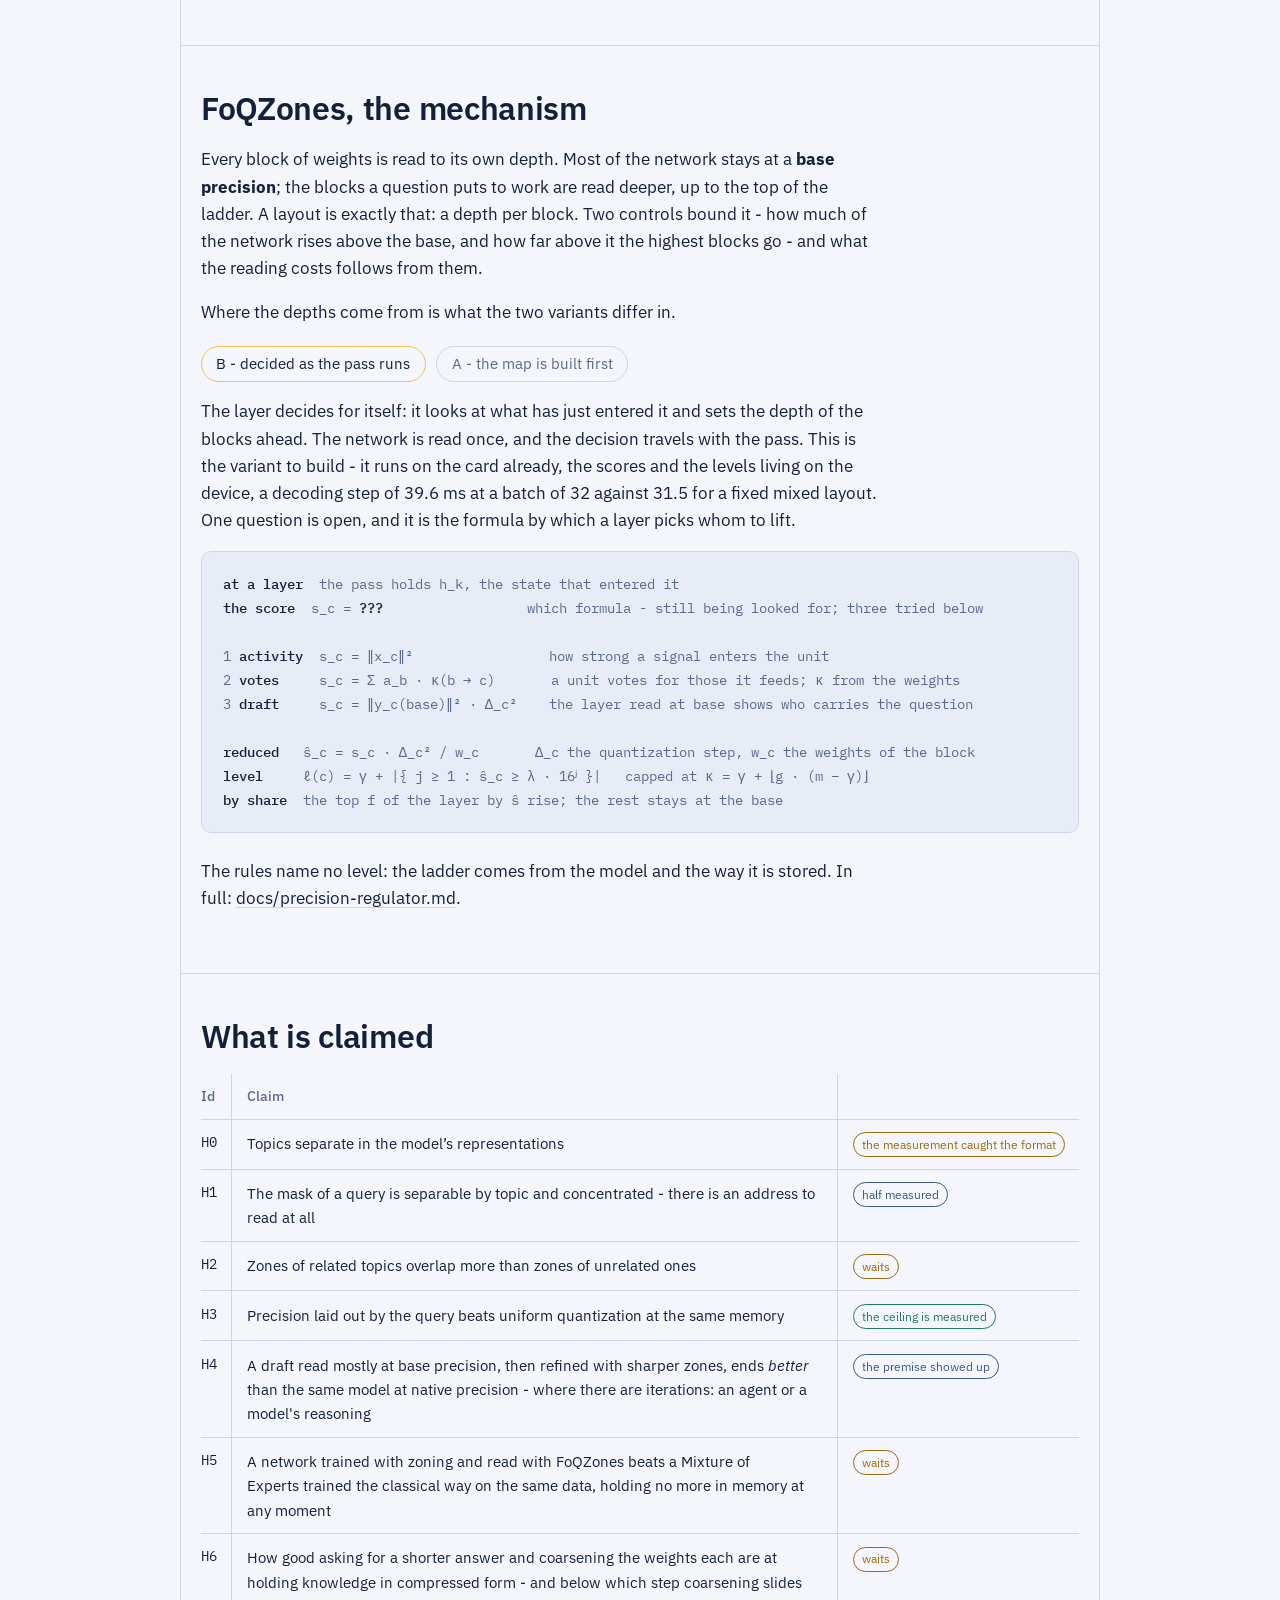
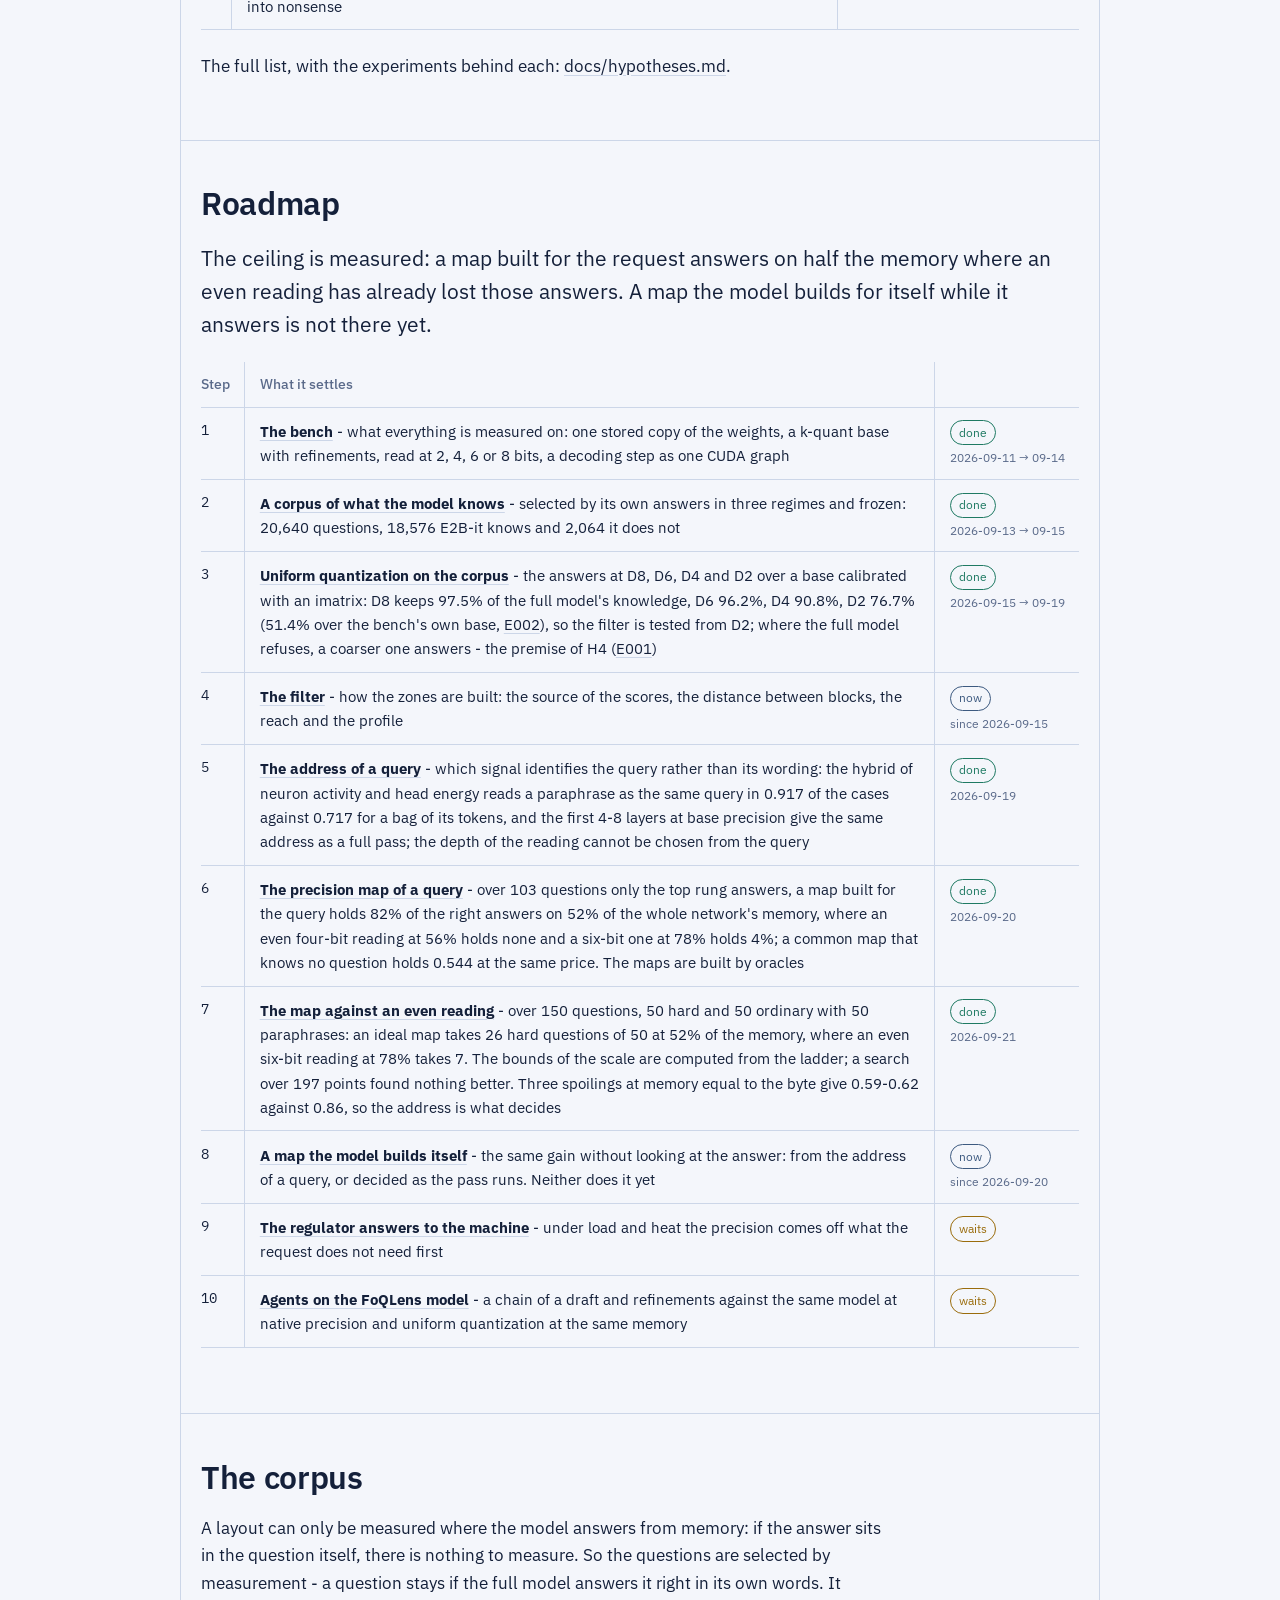
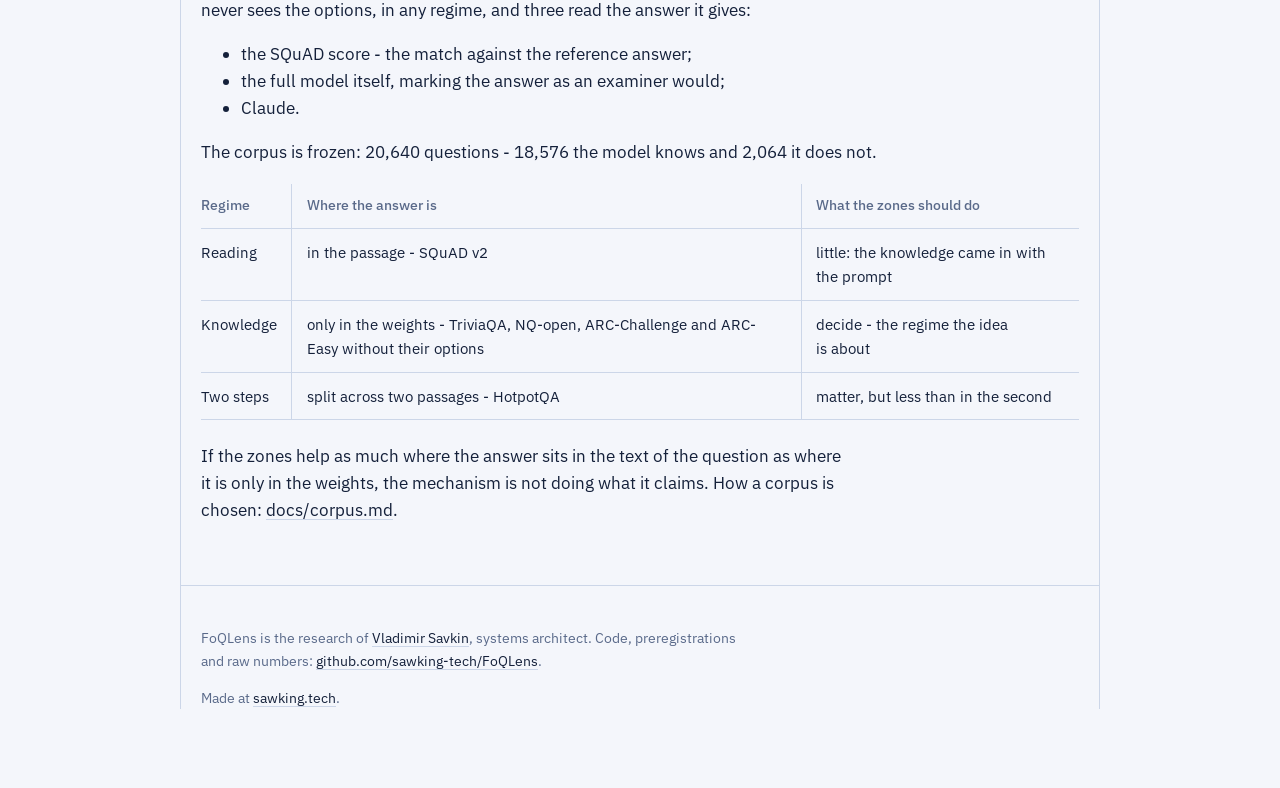
==== commit 81cb9f84: "docs: the site and the repository at their new addresses - the site is foqlens.sawking.tech: the REA" ====
--- a/index.html
+++ b/index.html
@@ -5,19 +5,19 @@
 <meta name="viewport" content="width=device-width, initial-scale=1">
 <title>FoQLens - one set of weights, precision that follows the query</title>
 <meta name="description" content="A precision regulator for language models. Weights are read at the depth the query needs: a map built for one question keeps 26 hard answers of 50 at half the memory, where a uniform rung keeps 7. An open R&amp;D bench on Gemma 4 E2B.">
-<link rel="canonical" href="https://vovanda.github.io/FoQLens/">
+<link rel="canonical" href="https://foqlens.sawking.tech/">
 
 <meta property="og:type" content="website">
 <meta property="og:site_name" content="FoQLens">
-<meta property="og:url" content="https://vovanda.github.io/FoQLens/">
+<meta property="og:url" content="https://foqlens.sawking.tech/">
 <meta property="og:title" content="FoQLens - one set of weights, precision that follows the query">
 <meta property="og:description" content="A map built for one question keeps 26 hard answers of 50 at half the memory; a uniform rung keeps 7.">
-<meta property="og:image" content="https://vovanda.github.io/FoQLens/site/og.png">
+<meta property="og:image" content="https://foqlens.sawking.tech/site/og.png">
 <meta property="og:image:alt" content="The weight map of Gemma 4 E2B with lenses opened over it.">
 <meta name="twitter:card" content="summary_large_image">
 <meta name="twitter:title" content="FoQLens - one set of weights, precision that follows the query">
 <meta name="twitter:description" content="A map built for one question keeps 26 hard answers of 50 at half the memory; a uniform rung keeps 7.">
-<meta name="twitter:image" content="https://vovanda.github.io/FoQLens/site/og.png">
+<meta name="twitter:image" content="https://foqlens.sawking.tech/site/og.png">
 
 <script type="application/ld+json">
 {
@@ -25,19 +25,19 @@
   "@type": "ResearchProject",
   "name": "FoQLens",
   "alternateName": "Focusable Quantization Zones",
-  "url": "https://vovanda.github.io/FoQLens/",
+  "url": "https://foqlens.sawking.tech/",
   "description": "A precision regulator for language models: the weights are read at the depth the meaning of the query asks for, and expert zones emerge from the query instead of being set by a router.",
   "founder": {"@type": "Person", "name": "Vladimir Savkin", "url": "https://sawking.tech/cv"},
   "foundingDate": "2026-09-11",
   "keywords": "quantization, mixture of experts, inference, language models, precision regulator, adaptive quantization",
-  "subjectOf": {"@type": "SoftwareSourceCode", "codeRepository": "https://github.com/Vovanda/FoQLens", "programmingLanguage": "Python"}
+  "subjectOf": {"@type": "SoftwareSourceCode", "codeRepository": "https://github.com/sawking-tech/FoQLens", "programmingLanguage": "Python"}
 }
 </script>
 <link rel="preconnect" href="https://fonts.googleapis.com">
 <link rel="preconnect" href="https://fonts.gstatic.com" crossorigin>
 <link href="https://fonts.googleapis.com/css2?family=IBM+Plex+Mono:wght@400;500&family=IBM+Plex+Sans:wght@400;500;600&display=swap" rel="stylesheet">
-<link rel="stylesheet" href="site/site.css?v=57">
-<link rel="stylesheet" href="site/front.css?v=57">
+<link rel="stylesheet" href="site/site.css?v=58">
+<link rel="stylesheet" href="site/front.css?v=58">
 <script>
 /* The theme is set before the first paint, from the reader's own choice or, by default, from the
    device - a class applied later would show one palette and then swap to the other. */
@@ -104,7 +104,7 @@
         <span class="spacer"></span>
   <a href="./" aria-current="page"><span lang="en">About</span><span lang="ru">О проекте</span></a>
   <a href="docs.html"><span lang="en">Docs</span><span lang="ru">Документы</span></a>
-  <a href="https://github.com/Vovanda/FoQLens" target="_blank" rel="noopener">GitHub</a>
+  <a href="https://github.com/sawking-tech/FoQLens" target="_blank" rel="noopener">GitHub</a>
       </div>
     </div>
 
@@ -490,8 +490,8 @@
 
 <footer>
   <div class="wrap">
-    <p lang="en">FoQLens is the research of <a href="https://sawking.tech/cv">Vladimir Savkin</a>, systems architect. Code, preregistrations and raw numbers: <a href="https://github.com/Vovanda/FoQLens">github.com/Vovanda/FoQLens</a>.</p>
-    <p lang="ru">FoQLens - исследование <a href="https://sawking.tech/cv">Владимира Савкина</a>, системного архитектора. Код, предрегистрации и сырые числа: <a href="https://github.com/Vovanda/FoQLens">github.com/Vovanda/FoQLens</a>.</p>
+    <p lang="en">FoQLens is the research of <a href="https://sawking.tech/cv">Vladimir Savkin</a>, systems architect. Code, preregistrations and raw numbers: <a href="https://github.com/sawking-tech/FoQLens">github.com/sawking-tech/FoQLens</a>.</p>
+    <p lang="ru">FoQLens - исследование <a href="https://sawking.tech/cv">Владимира Савкина</a>, системного архитектора. Код, предрегистрации и сырые числа: <a href="https://github.com/sawking-tech/FoQLens">github.com/sawking-tech/FoQLens</a>.</p>
     <p><span lang="en">Made at</span><span lang="ru">Сделано в</span> <a href="https://sawking.tech">sawking.tech</a>.</p>
   </div>
 </footer>
@@ -499,9 +499,9 @@
 </div>
 </div>
 
-<script src="site/panel.js?v=57"></script>
-<script src="site/sections.js?v=57"></script>
-<script src="site/field.js?v=57"></script>
+<script src="site/panel.js?v=58"></script>
+<script src="site/sections.js?v=58"></script>
+<script src="site/field.js?v=58"></script>
 <script>
 /* Transitions come back only once the panel and the sheet stand where storage says - two frames
    later, so the browser has laid the page out and painted it at rest. This lives in the page, next
